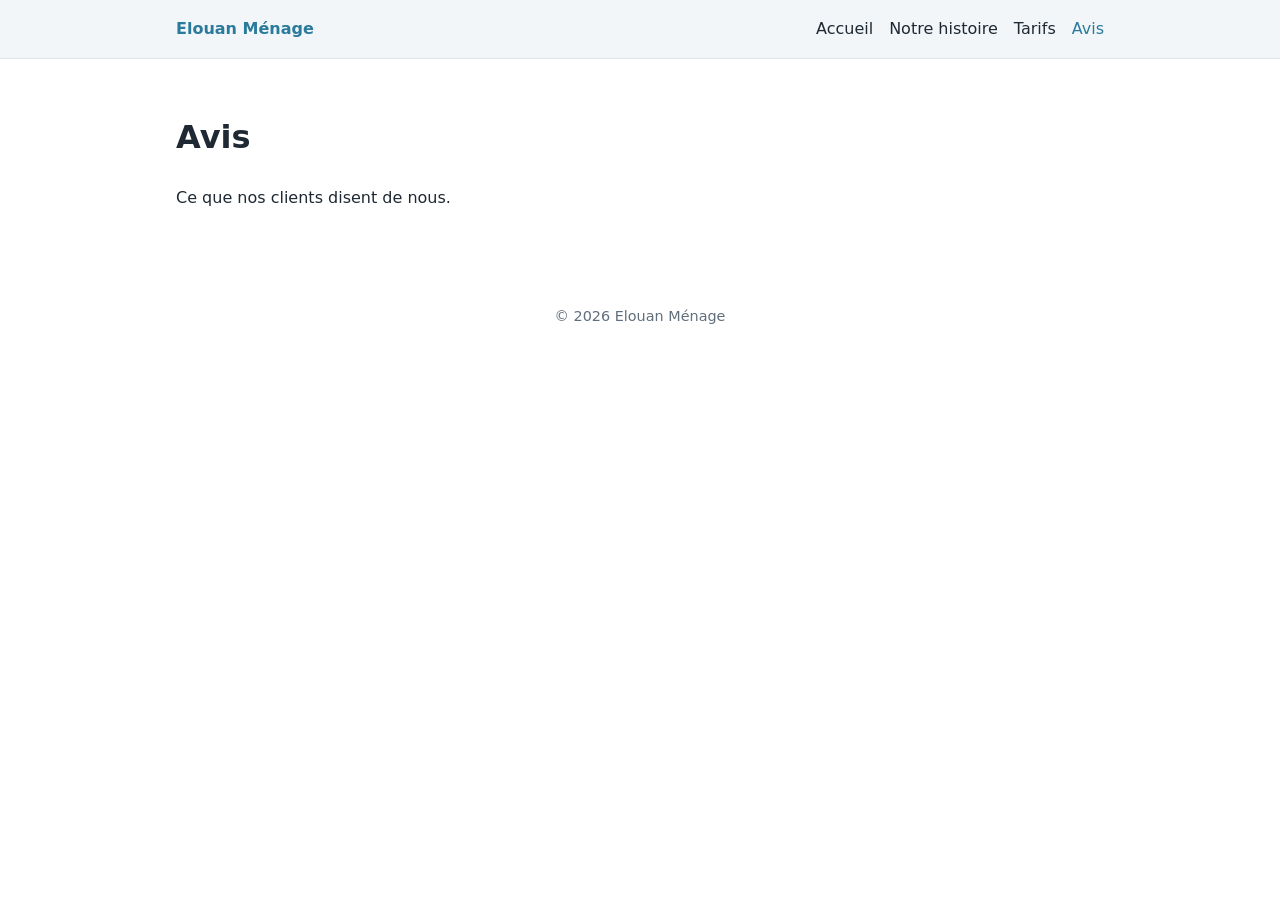
==== avis.html @ 4a01410e "Avis : squelette de la page (Jules) Co-Authored-By: Claude Opus 5.5 <noreply@anthropic.com>" ====
<!doctype html>
<html lang="fr">
<head>
  <meta charset="utf-8">
  <meta name="viewport" content="width=device-width, initial-scale=1">
  <title>Avis — Elouan Ménage</title>
  <link rel="stylesheet" href="style.css">
</head>
<body>
  <header>
    <nav>
      <a class="logo" href="index.html">Elouan Ménage</a>
      <a href="index.html">Accueil</a>
      <a href="notre-histoire.html">Notre histoire</a>
      <a href="tarifs.html">Tarifs</a>
      <a href="avis.html" aria-current="page">Avis</a>
    </nav>
  </header>

  <main>
    <!-- Page gérée par Jules sur la branche jules/avis -->
    <h1>Avis</h1>
    <p>Ce que nos clients disent de nous.</p>
    <!-- À compléter : témoignages clients, notes -->
  </main>

  <footer>
    <p>&copy; 2026 Elouan Ménage</p>
  </footer>
</body>
</html>
---- style.css ----
:root {
  --bg: #ffffff;
  --text: #1f2933;
  --muted: #616e7c;
  --accent: #2a7a9b;
  --surface: #f2f6f8;
}

* { box-sizing: border-box; }

body {
  margin: 0;
  font-family: system-ui, -apple-system, "Segoe UI", Roboto, sans-serif;
  background: var(--bg);
  color: var(--text);
  line-height: 1.6;
}

header {
  background: var(--surface);
  border-bottom: 1px solid #dde5ea;
}

nav {
  max-width: 960px;
  margin: 0 auto;
  padding: 1rem;
  display: flex;
  flex-wrap: wrap;
  gap: 1rem;
  align-items: center;
}

nav .logo {
  font-weight: 700;
  margin-right: auto;
  color: var(--accent);
  text-decoration: none;
}

nav a { color: var(--text); text-decoration: none; }
nav a:hover, nav a[aria-current="page"] { color: var(--accent); }

main {
  max-width: 960px;
  margin: 0 auto;
  padding: 2rem 1rem;
}

footer {
  text-align: center;
  color: var(--muted);
  padding: 2rem 1rem;
  font-size: 0.9rem;
}
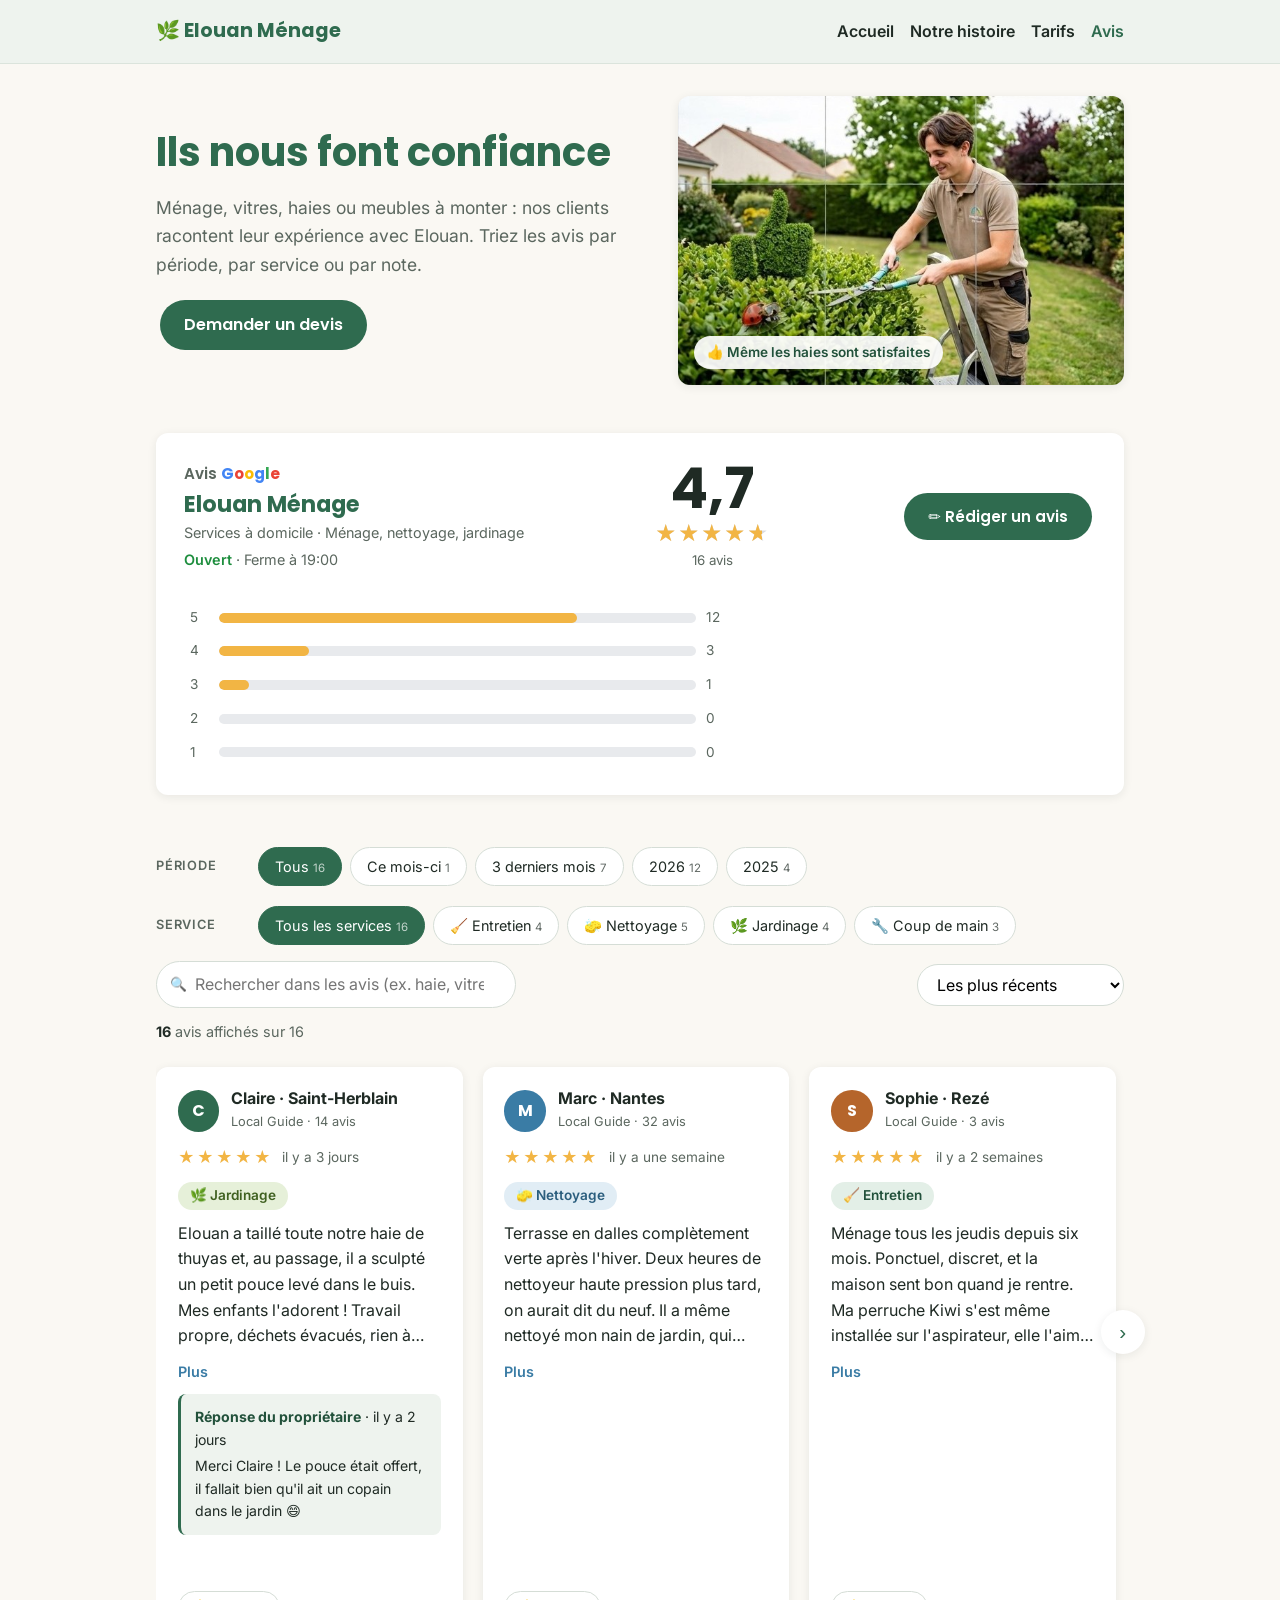
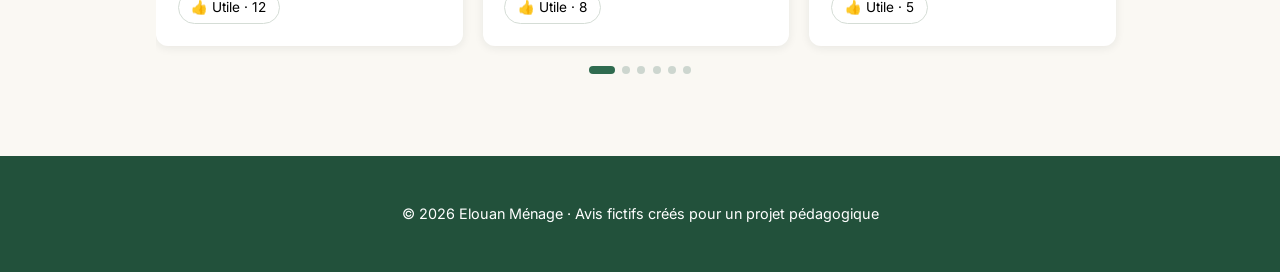
==== commit 57782048: "Avis : page complète façon fiche Google Note moyenne animée, répartition cliquable, filtres par péri" ====
--- a/avis.html
+++ b/avis.html
@@ -5,6 +5,224 @@
   <meta name="viewport" content="width=device-width, initial-scale=1">
   <title>Avis — Elouan Ménage</title>
   <link rel="stylesheet" href="style.css">
+  <style>
+    /* Styles propres à la page Avis (Jules) */
+    .intro-avis {
+      display: grid;
+      grid-template-columns: 1.1fr 1fr;
+      gap: 2rem;
+      align-items: center;
+    }
+    .intro-avis h1 { margin: 0 0 0.5rem; }
+    .intro-avis p { color: var(--texte-doux); font-size: 1.1rem; }
+    .intro-avis figure { margin: 0; position: relative; }
+    .intro-avis img { box-shadow: var(--ombre); display: block; }
+    .intro-avis figcaption {
+      position: absolute; left: 1rem; bottom: 1rem;
+      background: rgba(255, 255, 255, 0.92);
+      padding: 0.35rem 0.8rem; border-radius: 999px;
+      font-size: 0.85rem; font-weight: 600; color: var(--vert-fonce);
+    }
+
+    /* Fiche « Google » fictive */
+    .fiche {
+      background: #fff;
+      border-radius: var(--rayon);
+      box-shadow: var(--ombre);
+      padding: 1.75rem;
+      display: grid;
+      grid-template-columns: auto 1fr auto;
+      gap: 2rem;
+      align-items: center;
+    }
+    .marque-google { font-family: "Poppins", system-ui, sans-serif; font-weight: 600; font-size: 0.95rem; color: var(--texte-doux); margin: 0 0 0.25rem; }
+    .marque-google b { font-weight: 700; }
+    .g1 { color: #4285F4; } .g2 { color: #EA4335; } .g3 { color: #FBBC05; } .g4 { color: #34A853; }
+    .fiche h2 { margin: 0; font-size: 1.4rem; }
+    .fiche .meta { color: var(--texte-doux); font-size: 0.9rem; margin: 0.2rem 0 0; }
+    .fiche .ouvert { color: #1e8e3e; font-weight: 600; }
+
+    .note-globale { text-align: center; min-width: 9rem; }
+    .note-globale .chiffre { font-family: "Poppins", system-ui, sans-serif; font-size: 3.5rem; font-weight: 700; line-height: 1; color: var(--texte); }
+    .note-globale .etoiles-fond { position: relative; display: inline-block; font-size: 1.3rem; letter-spacing: 2px; color: #dadce0; }
+    .note-globale .etoiles-plein { position: absolute; inset: 0; overflow: hidden; white-space: nowrap; color: var(--soleil); width: 0; transition: width 1.2s cubic-bezier(.2,.8,.2,1); }
+    .note-globale small { display: block; color: var(--texte-doux); }
+
+    .repartition { display: grid; gap: 0.35rem; min-width: 0; grid-column: 1 / -1; max-width: 560px; }
+    .barre {
+      display: grid; grid-template-columns: 1.2rem 1fr 2rem; gap: 0.6rem; align-items: center;
+      background: none; border: 0; padding: 0.2rem 0.4rem; border-radius: 6px;
+      font: inherit; font-size: 0.85rem; color: var(--texte-doux); cursor: pointer; text-align: left;
+      transition: background .2s;
+    }
+    .barre:hover { background: var(--surface); }
+    .barre.actif { background: #FBEFD3; color: var(--texte); font-weight: 600; }
+    .barre .piste { height: 10px; background: #e8eaed; border-radius: 99px; overflow: hidden; }
+    .barre .rempli { display: block; height: 100%; width: 0; background: var(--soleil); border-radius: 99px; transition: width 1s cubic-bezier(.2,.8,.2,1); }
+
+    .btn-avis { white-space: nowrap; border: 0; cursor: pointer; font-size: 0.95rem; }
+
+    /* Filtres */
+    .filtres { margin: 2rem 0 1rem; display: grid; grid-template-columns: minmax(0, 1fr); gap: 0.75rem; }
+    .filtres > *, .puces { min-width: 0; }
+    .rangee { display: flex; align-items: center; gap: 0.75rem; }
+    .rangee > .libelle { font-size: 0.8rem; font-weight: 600; text-transform: uppercase; letter-spacing: .06em; color: var(--texte-doux); min-width: 5.5rem; }
+    .puces {
+      display: flex; gap: 0.5rem; overflow-x: auto; scroll-snap-type: x proximity;
+      padding: 0.25rem 0.1rem; scrollbar-width: none; flex: 1;
+      mask-image: linear-gradient(90deg, #000 92%, transparent);
+    }
+    .puces::-webkit-scrollbar { display: none; }
+    .puce {
+      flex: 0 0 auto; scroll-snap-align: start;
+      border: 1px solid #d5ddd6; background: #fff; color: var(--texte);
+      padding: 0.45rem 1rem; border-radius: 999px; font: inherit; font-size: 0.9rem; cursor: pointer;
+      transition: background .25s, color .25s, border-color .25s, transform .15s;
+    }
+    .puce:hover { border-color: var(--vert); }
+    .puce:active { transform: scale(.95); }
+    .puce[aria-pressed="true"] { background: var(--vert); border-color: var(--vert); color: #fff; }
+    .puce .nb { opacity: .7; font-size: 0.8em; margin-left: .25rem; }
+
+    .outils { display: flex; flex-wrap: wrap; gap: 0.75rem; align-items: center; justify-content: space-between; }
+    .recherche { position: relative; flex: 1 1 240px; max-width: 360px; }
+    .recherche input {
+      width: 100%; padding: 0.6rem 1rem 0.6rem 2.4rem; border-radius: 999px;
+      border: 1px solid #d5ddd6; font: inherit; background: #fff;
+    }
+    .recherche::before { content: "🔍"; position: absolute; left: .85rem; top: 50%; transform: translateY(-50%); font-size: .85rem; }
+    .outils select { padding: 0.55rem 0.9rem; border-radius: 999px; border: 1px solid #d5ddd6; font: inherit; background: #fff; }
+    .compteur { color: var(--texte-doux); font-size: 0.9rem; margin: 0; }
+    .compteur b { color: var(--texte); }
+    input:focus-visible, select:focus-visible, button:focus-visible, .puce:focus-visible { outline: 3px solid var(--bleu); outline-offset: 2px; }
+
+    /* Carrousel */
+    .carrousel { position: relative; }
+    .piste-avis {
+      display: flex; gap: 1.25rem; overflow-x: auto; scroll-snap-type: x mandatory; scroll-behavior: smooth;
+      padding: 0.5rem 0.25rem 1.25rem; scrollbar-width: none;
+    }
+    .piste-avis::-webkit-scrollbar { display: none; }
+    .piste-avis.sortie .carte-avis { opacity: 0; transform: translateY(12px) scale(.98); }
+
+    .carte-avis {
+      flex: 0 0 calc((100% - 2.5rem) / 3);
+      scroll-snap-align: start;
+      background: #fff; border-radius: var(--rayon); box-shadow: var(--ombre);
+      padding: 1.35rem; display: flex; flex-direction: column; gap: 0.7rem;
+      transition: opacity .2s, transform .2s, box-shadow .25s;
+      animation: apparition .5s cubic-bezier(.2,.8,.2,1) both;
+      animation-delay: calc(var(--i, 0) * 70ms);
+    }
+    .carte-avis:hover { box-shadow: 0 8px 24px rgba(31, 42, 36, 0.14); transform: translateY(-3px); }
+    @keyframes apparition { from { opacity: 0; transform: translateY(18px); } to { opacity: 1; transform: none; } }
+
+    .auteur-ligne { display: flex; gap: 0.75rem; align-items: center; }
+    .avatar {
+      width: 2.6rem; height: 2.6rem; border-radius: 50%; flex: 0 0 auto;
+      display: grid; place-items: center; color: #fff; font-weight: 700; font-family: "Poppins", system-ui, sans-serif;
+    }
+    .auteur-ligne strong { display: block; line-height: 1.2; }
+    .auteur-ligne small { color: var(--texte-doux); font-size: 0.8rem; }
+    .ligne-note { display: flex; align-items: center; gap: 0.6rem; flex-wrap: wrap; font-size: 0.85rem; color: var(--texte-doux); }
+    .ligne-note .etoiles { font-size: 1rem; }
+    .etoiles .vide { color: #dadce0; }
+    .nouveau { background: var(--soleil); color: var(--texte); font-size: .7rem; font-weight: 700; padding: .1rem .5rem; border-radius: 99px; text-transform: uppercase; letter-spacing: .04em; }
+
+    .texte-avis { margin: 0; display: -webkit-box; -webkit-line-clamp: 5; -webkit-box-orient: vertical; overflow: hidden; }
+    .carte-avis.deplie .texte-avis { -webkit-line-clamp: unset; display: block; }
+    .lire-plus { align-self: flex-start; background: none; border: 0; padding: 0; font: inherit; font-weight: 600; color: var(--bleu); cursor: pointer; font-size: 0.9rem; }
+
+    .reponse {
+      background: var(--surface); border-radius: 8px; padding: 0.75rem 0.9rem; font-size: 0.88rem;
+      border-left: 3px solid var(--vert);
+    }
+    .reponse b { color: var(--vert-fonce); }
+    .reponse p { margin: 0.25rem 0 0; }
+
+    .pied-carte { margin-top: auto; display: flex; justify-content: space-between; align-items: center; gap: .5rem; }
+    .utile {
+      border: 1px solid #d5ddd6; background: #fff; border-radius: 999px; padding: .3rem .8rem;
+      font: inherit; font-size: .85rem; cursor: pointer; transition: background .2s, color .2s, border-color .2s;
+    }
+    .utile[aria-pressed="true"] { background: #E3EFE7; border-color: var(--vert); color: var(--vert-fonce); }
+    .utile.pop { animation: pop .35s; }
+    @keyframes pop { 50% { transform: scale(1.15); } }
+
+    .fleche {
+      position: absolute; top: 45%; transform: translateY(-50%);
+      width: 2.75rem; height: 2.75rem; border-radius: 50%; border: 0; background: #fff; box-shadow: var(--ombre);
+      font-size: 1.3rem; color: var(--vert); cursor: pointer; z-index: 2; transition: opacity .2s, transform .2s;
+    }
+    .fleche:hover { transform: translateY(-50%) scale(1.08); }
+    .fleche:disabled { opacity: 0; pointer-events: none; }
+    .fleche.prec { left: -1.3rem; }
+    .fleche.suiv { right: -1.3rem; }
+
+    .points { display: flex; justify-content: center; gap: 0.45rem; min-height: 10px; }
+    .points button { width: 8px; height: 8px; border-radius: 99px; border: 0; padding: 0; background: #cdd6cf; cursor: pointer; transition: width .3s, background .3s; }
+    .points button.actif { width: 26px; background: var(--vert); }
+
+    .vide-etat { text-align: center; padding: 3rem 1rem; color: var(--texte-doux); animation: apparition .4s both; }
+    .vide-etat span { font-size: 2.5rem; display: block; }
+
+    /* Fenêtre « Rédiger un avis » */
+    dialog {
+      border: 0; border-radius: var(--rayon); padding: 0; width: min(520px, calc(100% - 2rem));
+      box-shadow: 0 20px 60px rgba(0,0,0,.25);
+    }
+    dialog[open] { animation: apparition .3s both; }
+    dialog::backdrop { background: rgba(31, 42, 36, .45); backdrop-filter: blur(3px); }
+    dialog form { padding: 1.75rem; display: grid; gap: 1rem; }
+    dialog h2 { margin: 0; }
+    dialog label { display: grid; gap: .35rem; font-weight: 600; font-size: .9rem; }
+    dialog input, dialog select, dialog textarea { font: inherit; font-weight: 400; padding: .6rem .8rem; border: 1px solid #d5ddd6; border-radius: 8px; }
+    dialog textarea { min-height: 110px; resize: vertical; }
+    .choix-etoiles { display: flex; gap: .25rem; direction: rtl; justify-content: flex-end; }
+    .choix-etoiles input { position: absolute; opacity: 0; pointer-events: none; }
+    .choix-etoiles label { font-size: 2rem; color: #dadce0; cursor: pointer; transition: color .15s, transform .15s; }
+    .choix-etoiles label:hover, .choix-etoiles label:hover ~ label,
+    .choix-etoiles input:checked ~ label { color: var(--soleil); }
+    .choix-etoiles label:hover { transform: scale(1.15); }
+    .choix-etoiles input:focus-visible + label { outline: 3px solid var(--bleu); border-radius: 4px; }
+    .note-legale { font-size: .8rem; color: var(--texte-doux); margin: 0; }
+    .actions-modale { display: flex; justify-content: flex-end; gap: .5rem; }
+    .actions-modale button { border: 0; cursor: pointer; font-size: .95rem; }
+
+    .toast {
+      position: fixed; left: 50%; bottom: 1.5rem; transform: translate(-50%, calc(100% + 2rem)); visibility: hidden;
+      background: var(--vert-fonce); color: #fff; padding: .75rem 1.25rem; border-radius: 999px;
+      box-shadow: var(--ombre); transition: transform .4s cubic-bezier(.2,.8,.2,1), visibility .4s; z-index: 10;
+    }
+    .toast.visible { transform: translate(-50%, 0); visibility: visible; }
+
+    /* Apparition au défilement */
+    .revele { opacity: 0; transform: translateY(24px); transition: opacity .7s, transform .7s cubic-bezier(.2,.8,.2,1); }
+    .revele.vu { opacity: 1; transform: none; }
+
+    @media (max-width: 900px) {
+      .carte-avis { flex-basis: calc((100% - 1.25rem) / 2); }
+      .fiche { grid-template-columns: 1fr auto; }
+      .repartition { grid-column: 1 / -1; grid-row: 3; }
+      .fiche .btn-avis { grid-column: 1 / -1; justify-self: start; }
+    }
+    @media (max-width: 640px) {
+      h1 { font-size: 2rem; }
+      .intro-avis { grid-template-columns: 1fr; }
+      .carte-avis { flex-basis: 86%; }
+      .fiche { grid-template-columns: 1fr; text-align: center; gap: 1.25rem; }
+      .fiche .btn-avis { justify-self: center; }
+      .repartition { grid-row: auto; }
+      .rangee { flex-direction: column; align-items: stretch; gap: .35rem; }
+      .recherche { max-width: none; }
+      .outils select { flex: 1 1 100%; }
+      .fleche { display: none; }
+    }
+    @media (prefers-reduced-motion: reduce) {
+      *, *::before, *::after { animation: none !important; transition: none !important; scroll-behavior: auto !important; }
+      .revele { opacity: 1; transform: none; }
+    }
+  </style>
 </head>
 <body>
   <header>
@@ -19,13 +237,436 @@
 
   <main>
     <!-- Page gérée par Jules sur la branche jules/avis -->
-    <h1>Avis</h1>
-    <p>Ce que nos clients disent de nous.</p>
-    <!-- À compléter : témoignages clients, notes -->
+    <section class="intro-avis revele">
+      <div>
+        <h1>Ils nous font confiance</h1>
+        <p>Ménage, vitres, haies ou meubles à monter : nos clients racontent leur expérience avec Elouan. Triez les avis par période, par service ou par note.</p>
+        <a class="btn" href="tarifs.html">Demander un devis</a>
+      </div>
+      <figure>
+        <img src="images/avis-haie-pouce.jpg" alt="Elouan taille une haie, à côté d'un buis sculpté en forme de pouce levé" width="638" height="414">
+        <figcaption>👍 Même les haies sont satisfaites</figcaption>
+      </figure>
+    </section>
+
+    <section class="section revele" aria-labelledby="titre-fiche">
+      <div class="fiche">
+        <div>
+          <p class="marque-google">Avis <b><span class="g1">G</span><span class="g2">o</span><span class="g3">o</span><span class="g1">g</span><span class="g4">l</span><span class="g2">e</span></b></p>
+          <h2 id="titre-fiche">Elouan Ménage</h2>
+          <p class="meta">Services à domicile · Ménage, nettoyage, jardinage</p>
+          <p class="meta"><span class="ouvert">Ouvert</span> · Ferme à 19:00</p>
+        </div>
+
+        <div class="note-globale">
+          <div class="chiffre" id="note-moyenne">0,0</div>
+          <span class="etoiles-fond" aria-hidden="true">★★★★★<span class="etoiles-plein" id="etoiles-moyenne">★★★★★</span></span>
+          <small id="total-avis">0 avis</small>
+        </div>
+
+        <button class="btn btn-avis" type="button" id="ouvrir-modale">✏️ Rédiger un avis</button>
+
+        <div class="repartition" id="repartition" aria-label="Filtrer par note"></div>
+      </div>
+    </section>
+
+    <section class="revele" aria-label="Liste des avis">
+      <div class="filtres">
+        <div class="rangee">
+          <span class="libelle">Période</span>
+          <div class="puces" id="puces-periode" role="group" aria-label="Filtrer par période"></div>
+        </div>
+        <div class="rangee">
+          <span class="libelle">Service</span>
+          <div class="puces" id="puces-domaine" role="group" aria-label="Filtrer par service"></div>
+        </div>
+        <div class="outils">
+          <label class="recherche">
+            <span class="visually-hidden" hidden>Rechercher</span>
+            <input type="search" id="recherche" placeholder="Rechercher dans les avis (ex. haie, vitres…)" aria-label="Rechercher dans les avis">
+          </label>
+          <select id="tri" aria-label="Trier les avis">
+            <option value="recents">Les plus récents</option>
+            <option value="meilleurs">Les mieux notés</option>
+            <option value="moins">Les moins bien notés</option>
+            <option value="utiles">Les plus utiles</option>
+          </select>
+        </div>
+        <p class="compteur" id="compteur" aria-live="polite"></p>
+      </div>
+
+      <div class="carrousel">
+        <button class="fleche prec" type="button" id="prec" aria-label="Avis précédents">‹</button>
+        <div class="piste-avis" id="piste" tabindex="0"></div>
+        <button class="fleche suiv" type="button" id="suiv" aria-label="Avis suivants">›</button>
+      </div>
+      <div class="points" id="points"></div>
+    </section>
   </main>
 
+  <dialog id="modale" aria-labelledby="titre-modale">
+    <form method="dialog" id="formulaire">
+      <h2 id="titre-modale">Votre avis sur Elouan Ménage</h2>
+      <div>
+        <div class="choix-etoiles" role="radiogroup" aria-label="Votre note">
+          <input type="radio" name="note" id="n5" value="5" required><label for="n5" title="5 étoiles">★</label>
+          <input type="radio" name="note" id="n4" value="4"><label for="n4" title="4 étoiles">★</label>
+          <input type="radio" name="note" id="n3" value="3"><label for="n3" title="3 étoiles">★</label>
+          <input type="radio" name="note" id="n2" value="2"><label for="n2" title="2 étoiles">★</label>
+          <input type="radio" name="note" id="n1" value="1"><label for="n1" title="1 étoile">★</label>
+        </div>
+      </div>
+      <label>Prénom<input name="prenom" required maxlength="30" placeholder="Ex. Camille"></label>
+      <label>Ville<input name="ville" maxlength="30" placeholder="Ex. Rezé"></label>
+      <label>Service
+        <select name="domaine">
+          <option value="entretien">🧹 Entretien</option>
+          <option value="nettoyage">🧽 Nettoyage</option>
+          <option value="jardinage">🌿 Jardinage</option>
+          <option value="coup-de-main">🔧 Petit coup de main</option>
+        </select>
+      </label>
+      <label>Votre avis<textarea name="texte" required maxlength="600" placeholder="Racontez votre expérience…"></textarea></label>
+      <p class="note-legale">Démonstration : votre avis s'affiche sur cette page mais n'est envoyé nulle part.</p>
+      <div class="actions-modale">
+        <button class="btn btn-secondaire" type="button" id="annuler">Annuler</button>
+        <button class="btn" type="submit" value="publier">Publier</button>
+      </div>
+    </form>
+  </dialog>
+
+  <div class="toast" id="toast" role="status"></div>
+
   <footer>
-    <p>&copy; 2026 Elouan Ménage</p>
+    <p>&copy; 2026 Elouan Ménage · Avis fictifs créés pour un projet pédagogique</p>
   </footer>
+
+  <script>
+    // Avis fictifs. « jours » = il y a combien de jours l'avis a été posté,
+    // pour que la page reste toujours à jour (ce mois-ci, cette année…).
+    const AVIS = [
+      { prenom: "Claire", ville: "Saint-Herblain", note: 5, jours: 3, domaine: "jardinage", guide: 14, utiles: 12,
+        texte: "Elouan a taillé toute notre haie de thuyas et, au passage, il a sculpté un petit pouce levé dans le buis. Mes enfants l'adorent ! Travail propre, déchets évacués, rien à redire.",
+        reponse: "Merci Claire ! Le pouce était offert, il fallait bien qu'il ait un copain dans le jardin 😄" },
+      { prenom: "Marc", ville: "Nantes", note: 5, jours: 9, domaine: "nettoyage", guide: 32, utiles: 8,
+        texte: "Terrasse en dalles complètement verte après l'hiver. Deux heures de nettoyeur haute pression plus tard, on aurait dit du neuf. Il a même nettoyé mon nain de jardin, qui n'avait rien demandé." },
+      { prenom: "Sophie", ville: "Rezé", note: 5, jours: 16, domaine: "entretien", guide: 3, utiles: 5,
+        texte: "Ménage tous les jeudis depuis six mois. Ponctuel, discret, et la maison sent bon quand je rentre. Ma perruche Kiwi s'est même installée sur l'aspirateur, elle l'aime bien." },
+      { prenom: "Thomas", ville: "Orvault", note: 4, jours: 24, domaine: "coup-de-main", guide: 7, utiles: 2,
+        texte: "Montage d'une armoire et de deux étagères. Très efficace, il manquait juste une vis dans le carton (pas de sa faute) : il est repassé le lendemain pour finir. Sérieux.",
+        reponse: "Merci Thomas, la vis manquante a été retrouvée sous le canapé, affaire classée !" },
+      { prenom: "Nadia", ville: "Bouguenais", note: 5, jours: 38, domaine: "nettoyage", guide: 21, utiles: 9,
+        texte: "Les vitres n'avaient jamais été aussi propres. Il a dessiné un smiley dans la buée avant de tout essuyer, ça m'a fait rire. Vraiment le pro multi-tâches qu'on cherchait." },
+      { prenom: "Jean-Pierre", ville: "Vertou", note: 5, jours: 52, domaine: "jardinage", guide: 0, utiles: 4,
+        texte: "À 78 ans, je ne peux plus tondre ni ramasser les feuilles. Elouan vient tous les quinze jours, il est gentil et prend toujours le temps de discuter. Je recommande à tous mes voisins." },
+      { prenom: "Inès", ville: "Nantes", note: 5, jours: 71, domaine: "entretien", guide: 11, utiles: 6,
+        texte: "Entretien de notre location saisonnière entre deux voyageurs : lits faits, salle de bain impeccable, petit mot d'accueil. Nos notes Airbnb ont grimpé depuis qu'il s'en occupe." },
+      { prenom: "Romain", ville: "Carquefou", note: 3, jours: 96, domaine: "nettoyage", guide: 5, utiles: 1,
+        texte: "Bon nettoyage de fin de chantier, mais l'intervention a commencé avec une heure de retard à cause de la circulation. Le résultat final reste très correct.",
+        reponse: "Bonjour Romain, désolé pour ce retard, vous auriez dû être prévenu plus tôt. Depuis, j'envoie un SMS dès que j'ai un imprévu. Merci pour votre retour honnête." },
+      { prenom: "Lucie", ville: "Sainte-Luce-sur-Loire", note: 5, jours: 130, domaine: "coup-de-main", guide: 2, utiles: 3,
+        texte: "Partie trois semaines en vacances : Elouan a arrosé les plantes, sorti les poubelles et relevé le courrier. On est rentrés dans une maison propre, avec un jardin tondu en prime." },
+      { prenom: "Hugo", ville: "Saint-Sébastien", note: 4, jours: 175, domaine: "jardinage", guide: 18, utiles: 2,
+        texte: "Désherbage de toutes les allées et taille des rosiers. Beau travail. Seul petit bémol : il faut réserver à l'avance au printemps, il est très demandé !" },
+      { prenom: "Amandine", ville: "La Chapelle-sur-Erdre", note: 5, jours: 220, domaine: "entretien", guide: 9, utiles: 7,
+        texte: "Avec deux enfants en bas âge et deux boulots, Elouan nous sauve la vie. Ménage, repassage, et il a même réparé la porte du placard qui grinçait depuis deux ans." },
+      { prenom: "Karim", ville: "Nantes", note: 5, jours: 300, domaine: "nettoyage", guide: 41, utiles: 10,
+        texte: "État des lieux de sortie de mon appartement : il a rendu le four et la hotte comme neufs. J'ai récupéré toute ma caution. Rapide, efficace, et le prix était annoncé dès le départ." },
+      { prenom: "Mireille", ville: "Basse-Goulaine", note: 5, jours: 365, domaine: "jardinage", guide: 1, utiles: 5,
+        texte: "Il a remis en état un jardin laissé à l'abandon depuis la succession de ma mère. Un an après, il continue de l'entretenir. Merci pour votre patience et votre gentillesse." },
+      { prenom: "Bastien", ville: "Couëron", note: 4, jours: 410, domaine: "coup-de-main", guide: 6, utiles: 1,
+        texte: "Petites réparations : tringle à rideaux, poignée de porte, joint de douche. Tout est fait proprement. Les tarifs sont clairs, et le crédit d'impôt est bien pratique." },
+      { prenom: "Élodie", ville: "Rezé", note: 5, jours: 520, domaine: "entretien", guide: 4, utiles: 4,
+        texte: "Je l'ai connu à ses débuts, et c'est un plaisir de voir l'entreprise grandir. Toujours la même rigueur et la même bonne humeur. Il a aussi une collection de nains de jardin, demandez-lui !" },
+      { prenom: "Gérard", ville: "Indre", note: 5, jours: 640, domaine: "nettoyage", guide: 0, utiles: 3,
+        texte: "Démoussage et nettoyage complet de la toiture du garage et des gouttières. Travail soigné, en toute sécurité. Je le rappelle chaque automne." }
+    ];
+
+    const DOMAINES = {
+      "entretien":    { nom: "Entretien",    picto: "🧹" },
+      "nettoyage":    { nom: "Nettoyage",    picto: "🧽" },
+      "jardinage":    { nom: "Jardinage",    picto: "🌿" },
+      "coup-de-main": { nom: "Coup de main", picto: "🔧" }
+    };
+    const COULEURS = ["#2F6B4F", "#3A7CA5", "#B5652B", "#7A4E9C", "#C0392B", "#1F7A7A", "#8A6D1F"];
+    const JOUR = 24 * 60 * 60 * 1000;
+    const maintenant = new Date();
+
+    AVIS.forEach((a, i) => {
+      a.id = i;
+      a.date = new Date(maintenant.getTime() - a.jours * JOUR);
+      a.jaime = false;
+    });
+
+    const etat = { periode: "tout", domaine: "tout", note: null, recherche: "", tri: "recents" };
+    const $ = (s) => document.querySelector(s);
+    const piste = $("#piste");
+
+    function echapper(t) {
+      return t.replace(/[&<>"']/g, (c) => ({ "&": "&amp;", "<": "&lt;", ">": "&gt;", '"': "&quot;", "'": "&#39;" }[c]));
+    }
+
+    function dateRelative(d) {
+      const j = Math.floor((maintenant - d) / JOUR);
+      if (j <= 0) return "aujourd'hui";
+      if (j === 1) return "hier";
+      if (j < 7) return `il y a ${j} jours`;
+      if (j < 30) { const s = Math.floor(j / 7); return s === 1 ? "il y a une semaine" : `il y a ${s} semaines`; }
+      if (j < 365) { const m = Math.floor(j / 30); return m === 1 ? "il y a un mois" : `il y a ${m} mois`; }
+      const a = Math.floor(j / 365); return a === 1 ? "il y a un an" : `il y a ${a} ans`;
+    }
+
+    function etoiles(n) {
+      return "★".repeat(n) + `<span class="vide">${"★".repeat(5 - n)}</span>`;
+    }
+
+    // Filtres de période : générés à partir des dates des avis
+    function periodes() {
+      const annees = [...new Set(AVIS.map((a) => a.date.getFullYear()))].sort((a, b) => b - a);
+      return [
+        { id: "tout", nom: "Tous", test: () => true },
+        { id: "mois", nom: "Ce mois-ci", test: (a) => a.date.getMonth() === maintenant.getMonth() && a.date.getFullYear() === maintenant.getFullYear() },
+        { id: "3mois", nom: "3 derniers mois", test: (a) => maintenant - a.date <= 92 * JOUR },
+        ...annees.map((y) => ({ id: "an" + y, nom: String(y), test: (a) => a.date.getFullYear() === y }))
+      ];
+    }
+
+    function domaines() {
+      return [{ id: "tout", nom: "Tous les services", test: () => true },
+        ...Object.entries(DOMAINES).map(([id, d]) => ({ id, nom: `${d.picto} ${d.nom}`, test: (a) => a.domaine === id }))];
+    }
+
+    function dessinerPuces(conteneur, liste, cle) {
+      conteneur.innerHTML = liste.map((p) => {
+        const nb = AVIS.filter(p.test).length;
+        return `<button class="puce" type="button" data-id="${p.id}" aria-pressed="${etat[cle] === p.id}">${p.nom}<span class="nb">${nb}</span></button>`;
+      }).join("");
+      conteneur.onclick = (e) => {
+        const b = e.target.closest(".puce");
+        if (!b) return;
+        etat[cle] = b.dataset.id;
+        conteneur.querySelectorAll(".puce").forEach((x) => x.setAttribute("aria-pressed", x === b));
+        b.scrollIntoView({ behavior: "smooth", block: "nearest", inline: "center" });
+        rafraichir();
+      };
+    }
+
+    function dessinerResume(anime) {
+      const total = AVIS.length;
+      const moyenne = AVIS.reduce((s, a) => s + a.note, 0) / total;
+      $("#total-avis").textContent = `${total} avis`;
+      $("#etoiles-moyenne").style.width = (moyenne / 5) * 100 + "%";
+
+      const cible = Math.round(moyenne * 10) / 10;
+      const el = $("#note-moyenne");
+      if (!anime || matchMedia("(prefers-reduced-motion: reduce)").matches) {
+        el.textContent = cible.toFixed(1).replace(".", ",");
+      } else {
+        const debut = performance.now();
+        const tick = (t) => {
+          const p = Math.min((t - debut) / 1200, 1);
+          const v = cible * (1 - Math.pow(1 - p, 3));
+          el.textContent = v.toFixed(1).replace(".", ",");
+          if (p < 1) requestAnimationFrame(tick);
+        };
+        requestAnimationFrame(tick);
+      }
+
+      const rep = $("#repartition");
+      rep.innerHTML = [5, 4, 3, 2, 1].map((n) => {
+        const c = AVIS.filter((a) => a.note === n).length;
+        return `<button class="barre${etat.note === n ? " actif" : ""}" type="button" data-note="${n}" aria-pressed="${etat.note === n}" aria-label="${n} étoiles : ${c} avis">
+          <span>${n}</span><span class="piste"><span class="rempli" data-w="${(c / total) * 100}"></span></span><span>${c}</span></button>`;
+      }).join("");
+      requestAnimationFrame(() => requestAnimationFrame(() => {
+        rep.querySelectorAll(".rempli").forEach((r) => (r.style.width = r.dataset.w + "%"));
+      }));
+    }
+
+    $("#repartition").addEventListener("click", (e) => {
+      const b = e.target.closest(".barre");
+      if (!b) return;
+      const n = Number(b.dataset.note);
+      etat.note = etat.note === n ? null : n;
+      $("#repartition").querySelectorAll(".barre").forEach((x) => {
+        const actif = Number(x.dataset.note) === etat.note;
+        x.classList.toggle("actif", actif);
+        x.setAttribute("aria-pressed", actif);
+      });
+      rafraichir();
+    });
+
+    function avisFiltres() {
+      const p = periodes().find((x) => x.id === etat.periode) || periodes()[0];
+      const d = domaines().find((x) => x.id === etat.domaine);
+      const q = etat.recherche.trim().toLowerCase();
+      const liste = AVIS.filter((a) => p.test(a) && d.test(a)
+        && (etat.note === null || a.note === etat.note)
+        && (!q || (a.texte + " " + a.prenom + " " + a.ville).toLowerCase().includes(q)));
+      const tris = {
+        recents: (a, b) => b.date - a.date,
+        meilleurs: (a, b) => b.note - a.note || b.date - a.date,
+        moins: (a, b) => a.note - b.note || b.date - a.date,
+        utiles: (a, b) => (b.utiles + b.jaime) - (a.utiles + a.jaime)
+      };
+      return liste.sort(tris[etat.tri]);
+    }
+
+    function carte(a, i) {
+      const d = DOMAINES[a.domaine];
+      const initiale = a.prenom.charAt(0).toUpperCase();
+      const sousTitre = a.guide ? `Local Guide · ${a.guide} avis` : "1 avis";
+      const reponse = a.reponse ? `<div class="reponse"><b>Réponse du propriétaire</b> · ${dateRelative(new Date(a.date.getTime() + JOUR))}<p>${echapper(a.reponse)}</p></div>` : "";
+      return `<article class="carte-avis" style="--i:${Math.min(i, 6)}" data-id="${a.id}">
+        <div class="auteur-ligne">
+          <span class="avatar" style="background:${COULEURS[a.id % COULEURS.length]}" aria-hidden="true">${echapper(initiale)}</span>
+          <div><strong>${echapper(a.prenom)}${a.ville ? " · " + echapper(a.ville) : ""}</strong><small>${sousTitre}</small></div>
+        </div>
+        <div class="ligne-note">
+          <span class="etoiles" aria-label="${a.note} sur 5">${etoiles(a.note)}</span>
+          <span>${dateRelative(a.date)}</span>
+          ${a.nouveau ? '<span class="nouveau">Nouveau</span>' : ""}
+        </div>
+        <span class="badge badge-${a.domaine}" style="align-self:flex-start">${d.picto} ${d.nom}</span>
+        <p class="texte-avis">${echapper(a.texte)}</p>
+        <button class="lire-plus" type="button" hidden>Plus</button>
+        ${reponse}
+        <div class="pied-carte">
+          <button class="utile" type="button" aria-pressed="${a.jaime}">👍 Utile · <span>${a.utiles + a.jaime}</span></button>
+        </div>
+      </article>`;
+    }
+
+    let premierRendu = true;
+    function rafraichir() {
+      const liste = avisFiltres();
+      $("#compteur").innerHTML = `<b>${liste.length}</b> avis affiché${liste.length > 1 ? "s" : ""} sur ${AVIS.length}`;
+
+      const dessiner = () => {
+        piste.classList.remove("sortie");
+        piste.innerHTML = liste.length
+          ? liste.map(carte).join("")
+          : `<div class="vide-etat" style="flex:1"><span>🧐</span>Aucun avis ne correspond à ces filtres.<br><button class="btn btn-secondaire" type="button" id="reinitialiser" style="margin-top:1rem">Réinitialiser les filtres</button></div>`;
+        piste.scrollLeft = 0;
+        piste.querySelectorAll(".carte-avis").forEach((c) => {
+          const t = c.querySelector(".texte-avis");
+          if (t.scrollHeight > t.clientHeight + 2) c.querySelector(".lire-plus").hidden = false;
+        });
+        majNavigation();
+      };
+
+      if (premierRendu) { premierRendu = false; dessiner(); return; }
+      piste.classList.add("sortie");
+      setTimeout(dessiner, 200);
+    }
+
+    // Clics dans les cartes : « Plus » et « Utile »
+    piste.addEventListener("click", (e) => {
+      if (e.target.id === "reinitialiser") return reinitialiser();
+      const c = e.target.closest(".carte-avis");
+      if (!c) return;
+      if (e.target.closest(".lire-plus")) {
+        const ouvert = c.classList.toggle("deplie");
+        e.target.textContent = ouvert ? "Moins" : "Plus";
+      }
+      const u = e.target.closest(".utile");
+      if (u) {
+        const a = AVIS[Number(c.dataset.id)];
+        a.jaime = !a.jaime;
+        u.setAttribute("aria-pressed", a.jaime);
+        u.querySelector("span").textContent = a.utiles + a.jaime;
+        u.classList.remove("pop"); void u.offsetWidth; u.classList.add("pop");
+      }
+    });
+
+    function reinitialiser() {
+      Object.assign(etat, { periode: "tout", domaine: "tout", note: null, recherche: "" });
+      $("#recherche").value = "";
+      dessinerPuces($("#puces-periode"), periodes(), "periode");
+      dessinerPuces($("#puces-domaine"), domaines(), "domaine");
+      dessinerResume(false);
+      rafraichir();
+    }
+
+    // Navigation du carrousel : flèches et points
+    function parVue() {
+      const c = piste.querySelector(".carte-avis");
+      if (!c) return 1;
+      return Math.max(1, Math.round(piste.clientWidth / c.getBoundingClientRect().width));
+    }
+    function majNavigation() {
+      const cartes = piste.querySelectorAll(".carte-avis");
+      const pages = Math.max(1, Math.ceil(cartes.length / parVue()));
+      const max = piste.scrollWidth - piste.clientWidth;
+      const page = max > 0 ? Math.round((piste.scrollLeft / max) * (pages - 1)) : 0;
+      $("#prec").disabled = piste.scrollLeft <= 4;
+      $("#suiv").disabled = piste.scrollLeft >= max - 4;
+      const pts = $("#points");
+      if (pts.children.length !== (pages > 1 ? pages : 0)) {
+        pts.innerHTML = pages > 1 ? Array.from({ length: pages }, (_, i) => `<button type="button" aria-label="Page ${i + 1}" data-p="${i}"></button>`).join("") : "";
+      }
+      [...pts.children].forEach((b, i) => b.classList.toggle("actif", i === page));
+    }
+    const pas = () => (piste.querySelector(".carte-avis")?.getBoundingClientRect().width || 300) + 20;
+    $("#prec").onclick = () => piste.scrollBy({ left: -pas() * parVue() });
+    $("#suiv").onclick = () => piste.scrollBy({ left: pas() * parVue() });
+    $("#points").onclick = (e) => {
+      const b = e.target.closest("button");
+      if (b) piste.scrollTo({ left: Number(b.dataset.p) * pas() * parVue() });
+    };
+    piste.addEventListener("scroll", () => requestAnimationFrame(majNavigation), { passive: true });
+    piste.addEventListener("keydown", (e) => {
+      if (e.key === "ArrowRight") { e.preventDefault(); $("#suiv").click(); }
+      if (e.key === "ArrowLeft") { e.preventDefault(); $("#prec").click(); }
+    });
+    addEventListener("resize", majNavigation);
+
+    // Recherche et tri
+    let minuterie;
+    $("#recherche").addEventListener("input", (e) => {
+      clearTimeout(minuterie);
+      minuterie = setTimeout(() => { etat.recherche = e.target.value; rafraichir(); }, 250);
+    });
+    $("#tri").addEventListener("change", (e) => { etat.tri = e.target.value; rafraichir(); });
+
+    // Fenêtre « Rédiger un avis » (démonstration, rien n'est envoyé)
+    const modale = $("#modale");
+    $("#ouvrir-modale").onclick = () => modale.showModal();
+    $("#annuler").onclick = () => modale.close();
+    $("#formulaire").addEventListener("submit", (e) => {
+      const f = new FormData(e.target);
+      AVIS.push({
+        id: AVIS.length, prenom: f.get("prenom").trim(), ville: f.get("ville").trim(),
+        note: Number(f.get("note")), jours: 0, date: new Date(), domaine: f.get("domaine"),
+        guide: 0, utiles: 0, jaime: false, nouveau: true, texte: f.get("texte").trim()
+      });
+      e.target.reset();
+      reinitialiser();
+      montrerToast("Merci ! Votre avis apparaît en tête de liste 🎉");
+    });
+
+    function montrerToast(msg) {
+      const t = $("#toast");
+      t.textContent = msg;
+      t.classList.add("visible");
+      setTimeout(() => t.classList.remove("visible"), 3200);
+    }
+
+    // Apparition des sections au défilement
+    const obs = new IntersectionObserver((entrees) => {
+      entrees.forEach((en) => {
+        if (!en.isIntersecting) return;
+        en.target.classList.add("vu");
+        obs.unobserve(en.target);
+        if (en.target.querySelector("#note-moyenne")) dessinerResume(true);
+      });
+    }, { threshold: 0.15 });
+    document.querySelectorAll(".revele").forEach((s) => obs.observe(s));
+
+    // Premier affichage
+    dessinerPuces($("#puces-periode"), periodes(), "periode");
+    dessinerPuces($("#puces-domaine"), domaines(), "domaine");
+    rafraichir();
+  </script>
 </body>
 </html>
--- a/style.css
+++ b/style.css
@@ -1,28 +1,50 @@
+/* Charte graphique : voir CHARTE.md */
+@import url("https://fonts.googleapis.com/css2?family=Inter:wght@400;600&family=Poppins:wght@600;700&display=swap");
+
 :root {
-  --bg: #ffffff;
-  --text: #1f2933;
-  --muted: #616e7c;
-  --accent: #2a7a9b;
-  --surface: #f2f6f8;
+  --vert: #2F6B4F;
+  --vert-fonce: #22513B;
+  --bleu: #3A7CA5;
+  --soleil: #F2B544;
+  --fond: #FAF8F3;
+  --surface: #EEF3EE;
+  --texte: #1F2A24;
+  --texte-doux: #5B675F;
+  --rayon: 12px;
+  --ombre: 0 2px 10px rgba(31, 42, 36, 0.08);
 }
 
 * { box-sizing: border-box; }
 
 body {
   margin: 0;
-  font-family: system-ui, -apple-system, "Segoe UI", Roboto, sans-serif;
-  background: var(--bg);
-  color: var(--text);
+  font-family: "Inter", system-ui, -apple-system, "Segoe UI", sans-serif;
+  background: var(--fond);
+  color: var(--texte);
   line-height: 1.6;
 }
 
+h1, h2, h3 {
+  font-family: "Poppins", system-ui, sans-serif;
+  color: var(--vert);
+  line-height: 1.25;
+}
+h1 { font-size: 2.5rem; }
+h2 { font-size: 1.75rem; }
+h3 { font-size: 1.25rem; }
+
+a { color: var(--bleu); }
+
+img { max-width: 100%; height: auto; border-radius: var(--rayon); }
+
+/* En-tête et menu */
 header {
   background: var(--surface);
-  border-bottom: 1px solid #dde5ea;
+  border-bottom: 1px solid #dbe4dc;
 }
 
 nav {
-  max-width: 960px;
+  max-width: 1000px;
   margin: 0 auto;
   padding: 1rem;
   display: flex;
@@ -32,24 +54,99 @@
 }
 
 nav .logo {
+  font-family: "Poppins", system-ui, sans-serif;
   font-weight: 700;
+  font-size: 1.2rem;
   margin-right: auto;
-  color: var(--accent);
+  color: var(--vert);
   text-decoration: none;
 }
+nav .logo::before { content: "🌿 "; }
 
-nav a { color: var(--text); text-decoration: none; }
-nav a:hover, nav a[aria-current="page"] { color: var(--accent); }
+nav a { color: var(--texte); text-decoration: none; font-weight: 600; }
+nav a:hover, nav a[aria-current="page"] { color: var(--vert); }
 
 main {
-  max-width: 960px;
+  max-width: 1000px;
   margin: 0 auto;
   padding: 2rem 1rem;
 }
 
+.section { margin: 3rem 0; }
+
+/* Bandeau d'accroche */
+.hero {
+  background: var(--surface);
+  border-radius: var(--rayon);
+  padding: 3rem 2rem;
+  text-align: center;
+}
+.hero p { font-size: 1.15rem; color: var(--texte-doux); }
+
+/* Boutons */
+.btn {
+  display: inline-block;
+  font-family: "Poppins", system-ui, sans-serif;
+  font-weight: 600;
+  background: var(--vert);
+  color: #fff;
+  padding: 0.75rem 1.5rem;
+  border-radius: 999px;
+  text-decoration: none;
+  margin: 0.25rem;
+}
+.btn:hover { background: var(--vert-fonce); }
+
+.btn-secondaire {
+  background: transparent;
+  color: var(--vert);
+  border: 2px solid var(--vert);
+}
+.btn-secondaire:hover { background: var(--vert); color: #fff; }
+
+/* Cartes */
+.grille {
+  display: grid;
+  grid-template-columns: repeat(auto-fit, minmax(220px, 1fr));
+  gap: 1.25rem;
+}
+
+.carte {
+  background: #fff;
+  border-radius: var(--rayon);
+  box-shadow: var(--ombre);
+  padding: 1.5rem;
+}
+.carte h3 { margin-top: 0.5rem; }
+
+/* Badges des 4 pôles */
+.badge {
+  display: inline-block;
+  font-size: 0.85rem;
+  font-weight: 600;
+  padding: 0.2rem 0.75rem;
+  border-radius: 999px;
+}
+.badge-entretien { background: #E3EFE7; color: var(--vert-fonce); }
+.badge-nettoyage { background: #E1EDF5; color: #2B5E7E; }
+.badge-jardinage { background: #E6F0D9; color: #3F6020; }
+.badge-coup-de-main { background: #FBEFD3; color: #7A5410; }
+
+/* Avis */
+.etoiles { color: var(--soleil); font-size: 1.2rem; margin: 0; letter-spacing: 2px; }
+.avis blockquote { margin: 0.75rem 0; font-style: italic; }
+.avis .auteur { color: var(--texte-doux); font-size: 0.9rem; margin: 0; }
+
+/* Tableaux (tarifs) */
+table { width: 100%; border-collapse: collapse; background: #fff; border-radius: var(--rayon); overflow: hidden; box-shadow: var(--ombre); }
+th, td { padding: 0.75rem 1rem; text-align: left; border-bottom: 1px solid var(--surface); }
+th { background: var(--vert); color: #fff; font-family: "Poppins", system-ui, sans-serif; }
+
 footer {
+  background: var(--vert-fonce);
+  color: #fff;
   text-align: center;
-  color: var(--muted);
   padding: 2rem 1rem;
   font-size: 0.9rem;
+  margin-top: 3rem;
 }
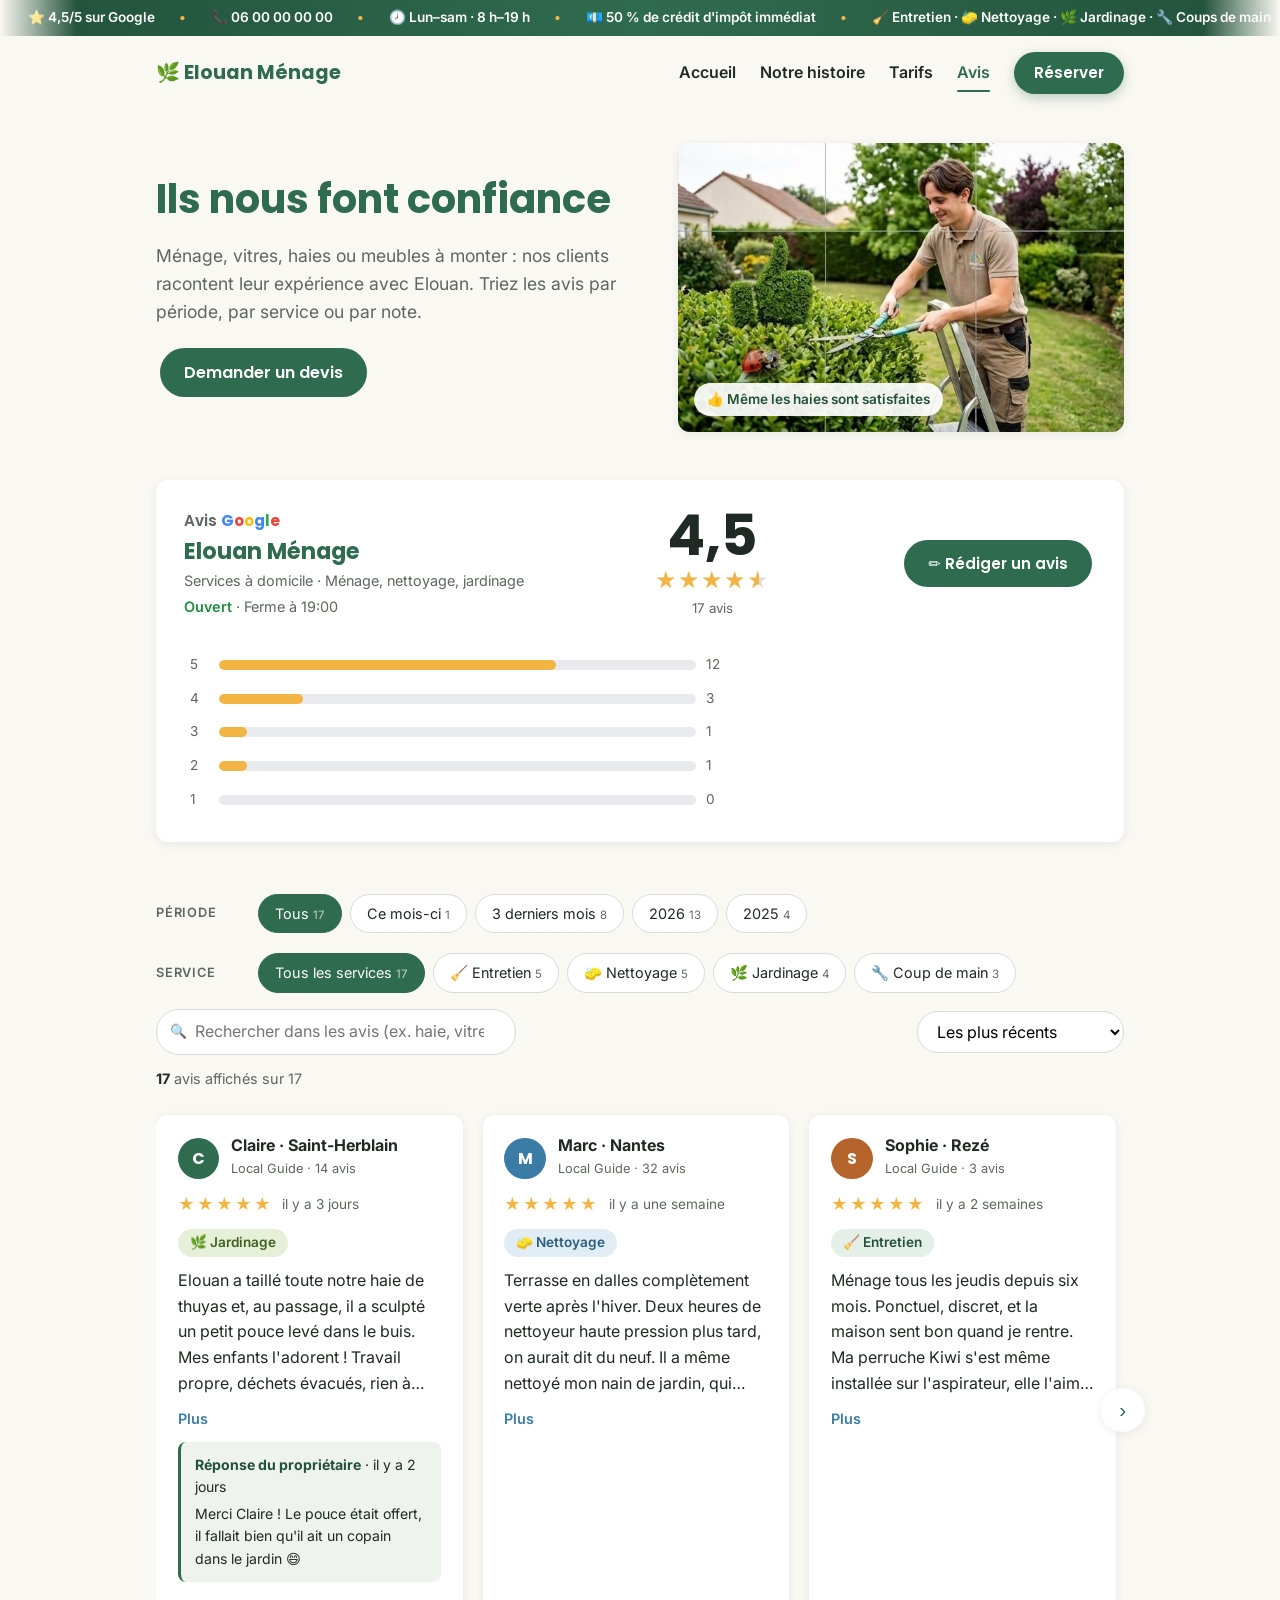
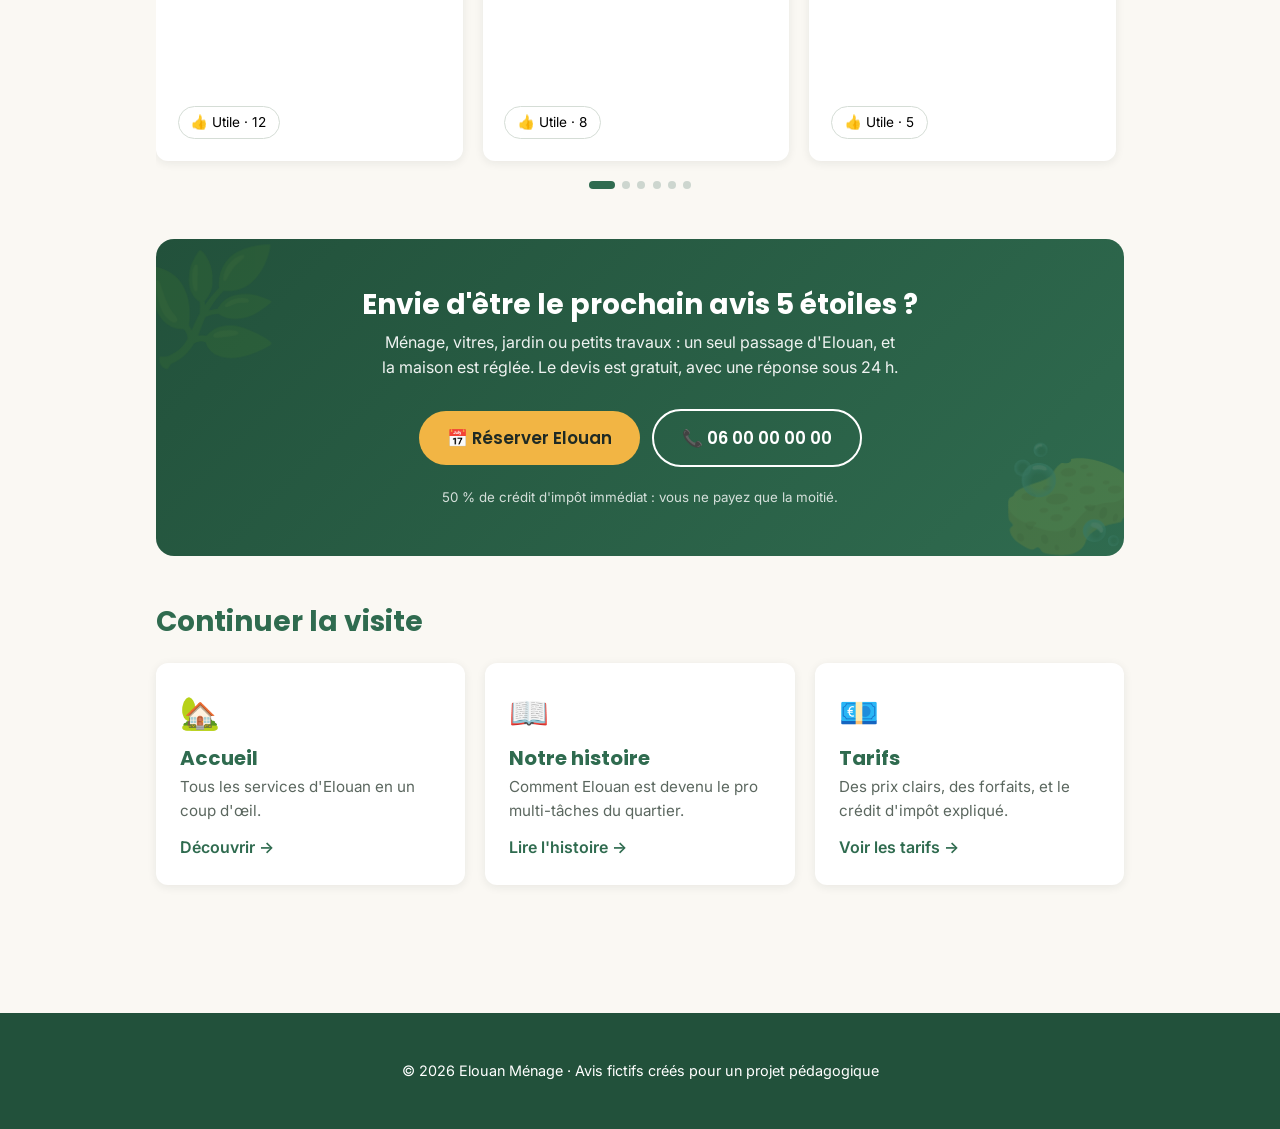
==== commit 782b57de: "Avis : en-tête amélioré, banderole d'infos, avis gênant, liens et CTA - En-tête collant avec bouton " ====
--- a/avis.html
+++ b/avis.html
@@ -7,6 +7,79 @@
   <link rel="stylesheet" href="style.css">
   <style>
     /* Styles propres à la page Avis (Jules) */
+
+    /* En-tête amélioré : collant, avec banderole et bouton Réserver */
+    .entete {
+      position: sticky; top: 0; z-index: 20;
+      background: var(--fond);
+      border-bottom: 1px solid transparent;
+      transition: box-shadow .3s, border-color .3s;
+    }
+    main section { scroll-margin-top: 110px; }
+    .entete.defile { box-shadow: 0 4px 18px rgba(31, 42, 36, 0.10); border-color: #dbe4dc; }
+    .entete nav { transition: padding .3s; }
+    .entete.defile nav { padding-top: .55rem; padding-bottom: .55rem; }
+    .liens-nav { display: flex; gap: 1.5rem; }
+    .liens-nav a { position: relative; padding: .25rem 0; }
+    .liens-nav a::after {
+      content: ""; position: absolute; left: 0; right: 0; bottom: -2px; height: 2px;
+      background: var(--vert); border-radius: 2px;
+      transform: scaleX(0); transform-origin: left; transition: transform .3s cubic-bezier(.2,.8,.2,1);
+    }
+    .liens-nav a:hover::after, .liens-nav a[aria-current="page"]::after { transform: scaleX(1); }
+    nav .btn-nav { margin: 0 0 0 .5rem; padding: .55rem 1.25rem; color: #fff; font-size: .95rem; box-shadow: 0 4px 12px rgba(47, 107, 79, .3); }
+    nav .btn-nav:hover { color: #fff; }
+
+    /* Banderole verte qui défile */
+    .banderole {
+      background: linear-gradient(90deg, var(--vert-fonce), var(--vert) 50%, var(--vert-fonce));
+      color: #fff; overflow: hidden; font-size: .85rem; font-weight: 600;
+      mask-image: linear-gradient(90deg, transparent, #000 6%, #000 94%, transparent);
+    }
+    .banderole-defile { display: flex; width: max-content; animation: defile 38s linear infinite; }
+    .banderole:hover .banderole-defile { animation-play-state: paused; }
+    .banderole-liste { display: flex; margin: 0; padding: .45rem 0; list-style: none; }
+    .banderole-liste li { padding: 0 1.75rem; white-space: nowrap; position: relative; }
+    .banderole-liste li::after { content: "•"; position: absolute; right: -.2rem; color: var(--soleil); }
+    @keyframes defile { to { transform: translateX(-50%); } }
+
+    /* Liens vers les autres pages */
+    .autres-pages { display: grid; grid-template-columns: repeat(3, 1fr); gap: 1.25rem; }
+    .lien-page {
+      position: relative; display: block; overflow: hidden;
+      background: #fff; border-radius: var(--rayon); box-shadow: var(--ombre);
+      padding: 1.5rem; text-decoration: none; color: var(--texte);
+      transition: transform .3s cubic-bezier(.2,.8,.2,1), box-shadow .3s;
+    }
+    .lien-page:hover { transform: translateY(-5px); box-shadow: 0 12px 28px rgba(31, 42, 36, .15); }
+    .lien-page .picto { font-size: 2rem; display: block; transition: transform .3s; }
+    .lien-page:hover .picto { transform: scale(1.15) rotate(-6deg); }
+    .lien-page h3 { margin: .5rem 0 .25rem; }
+    .lien-page p { margin: 0; color: var(--texte-doux); font-size: .95rem; }
+    .lien-page .fleche-lien { display: inline-block; margin-top: .75rem; font-weight: 600; color: var(--vert); transition: transform .3s; }
+    .lien-page:hover .fleche-lien { transform: translateX(6px); }
+
+    /* Rappel de réservation */
+    .cta-reserver {
+      position: relative; overflow: hidden; text-align: center;
+      background: linear-gradient(135deg, var(--vert-fonce), var(--vert));
+      color: #fff; border-radius: calc(var(--rayon) * 1.5); padding: 3rem 1.5rem;
+    }
+    .cta-reserver::before, .cta-reserver::after {
+      content: "🌿"; position: absolute; font-size: 7rem; opacity: .12; pointer-events: none;
+      animation: flotte 6s ease-in-out infinite;
+    }
+    .cta-reserver::before { left: -1rem; top: -1.5rem; }
+    .cta-reserver::after { content: "🧽"; right: -1rem; bottom: -2rem; animation-delay: -3s; }
+    @keyframes flotte { 50% { transform: translateY(12px) rotate(8deg); } }
+    .cta-reserver h2 { color: #fff; margin: 0 0 .5rem; }
+    .cta-reserver p { margin: 0 auto 1.5rem; max-width: 520px; opacity: .92; }
+    .cta-reserver .btn { background: var(--soleil); color: var(--texte); font-size: 1.05rem; padding: .85rem 1.75rem; animation: pulse 2.4s ease-in-out infinite; }
+    .cta-reserver .btn:hover { background: #ffc85e; }
+    .cta-reserver .btn-secondaire { background: transparent; color: #fff; border-color: #fff; animation: none; }
+    .cta-reserver .btn-secondaire:hover { background: #fff; color: var(--vert-fonce); }
+    @keyframes pulse { 0%, 100% { box-shadow: 0 0 0 0 rgba(242, 181, 68, .55); } 50% { box-shadow: 0 0 0 12px rgba(242, 181, 68, 0); } }
+    .cta-reserver small { display: block; margin-top: 1rem; opacity: .8; }
     .intro-avis {
       display: grid;
       grid-template-columns: 1.1fr 1fr;
@@ -205,6 +278,7 @@
       .fiche { grid-template-columns: 1fr auto; }
       .repartition { grid-column: 1 / -1; grid-row: 3; }
       .fiche .btn-avis { grid-column: 1 / -1; justify-self: start; }
+      .autres-pages { grid-template-columns: 1fr; }
     }
     @media (max-width: 640px) {
       h1 { font-size: 2rem; }
@@ -214,6 +288,12 @@
       .fiche .btn-avis { justify-self: center; }
       .repartition { grid-row: auto; }
       .rangee { flex-direction: column; align-items: stretch; gap: .35rem; }
+      .entete nav { gap: .5rem 1rem; }
+      .liens-nav { order: 3; width: 100%; gap: 1.1rem; overflow-x: auto; scrollbar-width: none; }
+      .liens-nav::-webkit-scrollbar { display: none; }
+      .liens-nav a { white-space: nowrap; }
+      nav .btn-nav { padding: .45rem 1rem; font-size: .9rem; }
+      .cta-reserver { padding: 2.25rem 1.25rem; }
       .recherche { max-width: none; }
       .outils select { flex: 1 1 100%; }
       .fleche { display: none; }
@@ -225,13 +305,38 @@
   </style>
 </head>
 <body>
-  <header>
+  <header class="entete" id="entete">
+    <div class="banderole" aria-label="Informations pratiques">
+      <div class="banderole-defile">
+        <ul class="banderole-liste">
+          <li>⭐ <span class="note-banderole">4,5</span>/5 sur Google</li>
+          <li>📞 06 00 00 00 00</li>
+          <li>🕗 Lun–sam · 8 h–19 h</li>
+          <li>💶 50 % de crédit d'impôt immédiat</li>
+          <li>🧹 Entretien · 🧽 Nettoyage · 🌿 Jardinage · 🔧 Coups de main</li>
+          <li>📍 Nantes et 20 km autour</li>
+          <li>⚡ Devis gratuit sous 24 h</li>
+        </ul>
+        <ul class="banderole-liste" aria-hidden="true">
+          <li>⭐ <span class="note-banderole">4,5</span>/5 sur Google</li>
+          <li>📞 06 00 00 00 00</li>
+          <li>🕗 Lun–sam · 8 h–19 h</li>
+          <li>💶 50 % de crédit d'impôt immédiat</li>
+          <li>🧹 Entretien · 🧽 Nettoyage · 🌿 Jardinage · 🔧 Coups de main</li>
+          <li>📍 Nantes et 20 km autour</li>
+          <li>⚡ Devis gratuit sous 24 h</li>
+        </ul>
+      </div>
+    </div>
     <nav>
       <a class="logo" href="index.html">Elouan Ménage</a>
-      <a href="index.html">Accueil</a>
-      <a href="notre-histoire.html">Notre histoire</a>
-      <a href="tarifs.html">Tarifs</a>
-      <a href="avis.html" aria-current="page">Avis</a>
+      <div class="liens-nav">
+        <a href="index.html">Accueil</a>
+        <a href="notre-histoire.html">Notre histoire</a>
+        <a href="tarifs.html">Tarifs</a>
+        <a href="avis.html" aria-current="page">Avis</a>
+      </div>
+      <a class="btn btn-nav" href="tarifs.html">Réserver</a>
     </nav>
   </header>
 
@@ -302,6 +407,40 @@
       </div>
       <div class="points" id="points"></div>
     </section>
+
+    <section class="section revele" aria-labelledby="titre-cta">
+      <div class="cta-reserver">
+        <h2 id="titre-cta">Envie d'être le prochain avis 5 étoiles ?</h2>
+        <p>Ménage, vitres, jardin ou petits travaux : un seul passage d'Elouan, et la maison est réglée. Le devis est gratuit, avec une réponse sous 24 h.</p>
+        <a class="btn" href="tarifs.html">📅 Réserver Elouan</a>
+        <a class="btn btn-secondaire" href="tel:+33600000000">📞 06 00 00 00 00</a>
+        <small>50 % de crédit d'impôt immédiat : vous ne payez que la moitié.</small>
+      </div>
+    </section>
+
+    <section class="section revele" aria-labelledby="titre-suite">
+      <h2 id="titre-suite">Continuer la visite</h2>
+      <div class="autres-pages">
+        <a class="lien-page" href="index.html">
+          <span class="picto" aria-hidden="true">🏡</span>
+          <h3>Accueil</h3>
+          <p>Tous les services d'Elouan en un coup d'œil.</p>
+          <span class="fleche-lien">Découvrir →</span>
+        </a>
+        <a class="lien-page" href="notre-histoire.html">
+          <span class="picto" aria-hidden="true">📖</span>
+          <h3>Notre histoire</h3>
+          <p>Comment Elouan est devenu le pro multi-tâches du quartier.</p>
+          <span class="fleche-lien">Lire l'histoire →</span>
+        </a>
+        <a class="lien-page" href="tarifs.html">
+          <span class="picto" aria-hidden="true">💶</span>
+          <h3>Tarifs</h3>
+          <p>Des prix clairs, des forfaits, et le crédit d'impôt expliqué.</p>
+          <span class="fleche-lien">Voir les tarifs →</span>
+        </a>
+      </div>
+    </section>
   </main>
 
   <dialog id="modale" aria-labelledby="titre-modale">
@@ -361,6 +500,9 @@
         texte: "À 78 ans, je ne peux plus tondre ni ramasser les feuilles. Elouan vient tous les quinze jours, il est gentil et prend toujours le temps de discuter. Je recommande à tous mes voisins." },
       { prenom: "Inès", ville: "Nantes", note: 5, jours: 71, domaine: "entretien", guide: 11, utiles: 6,
         texte: "Entretien de notre location saisonnière entre deux voyageurs : lits faits, salle de bain impeccable, petit mot d'accueil. Nos notes Airbnb ont grimpé depuis qu'il s'en occupe." },
+      { prenom: "Patrick", ville: "Thouaré-sur-Loire", note: 2, jours: 61, domaine: "entretien", guide: 2, utiles: 47,
+        texte: "Comment dire… Elouan s'est trompé de numéro et il est entré chez mon VOISIN avec la clé cachée sous le pot de fleurs (même pot, même maison, lotissement oblige). Il a fait tout le ménage en chantant à tue-tête avec l'aspirateur, jusqu'à ce que le voisin, qui faisait la sieste, descende en caleçon à fleurs, armé d'une raclette à fromage. Ils ont fini par prendre un café ensemble. Pendant ce temps, MA maison est restée sale, et le voisin, à qui on ne parlait plus depuis 12 ans, me demande maintenant tous les jours quand Elouan revient.",
+        reponse: "Patrick, je vous dois des excuses (et un ménage gratuit, déjà effectué). Depuis, je vérifie le numéro DEUX fois et je ne chante plus pendant le travail. Votre voisin vous passe le bonjour, et moi je garde la raclette à fromage en souvenir." },
       { prenom: "Romain", ville: "Carquefou", note: 3, jours: 96, domaine: "nettoyage", guide: 5, utiles: 1,
         texte: "Bon nettoyage de fin de chantier, mais l'intervention a commencé avec une heure de retard à cause de la circulation. Le résultat final reste très correct.",
         reponse: "Bonjour Romain, désolé pour ce retard, vous auriez dû être prévenu plus tôt. Depuis, j'envoie un SMS dès que j'ai un imprévu. Merci pour votre retour honnête." },
@@ -663,6 +805,14 @@
     }, { threshold: 0.15 });
     document.querySelectorAll(".revele").forEach((s) => obs.observe(s));
 
+    // Note de la banderole, calculée comme la note moyenne de la fiche
+    const noteBanderole = (AVIS.reduce((t, a) => t + a.note, 0) / AVIS.length).toFixed(1).replace(".", ",");
+    document.querySelectorAll(".note-banderole").forEach((e) => (e.textContent = noteBanderole));
+
+    // Ombre de l'en-tête quand on fait défiler la page
+    const entete = $("#entete");
+    addEventListener("scroll", () => entete.classList.toggle("defile", scrollY > 10), { passive: true });
+
     // Premier affichage
     dessinerPuces($("#puces-periode"), periodes(), "periode");
     dessinerPuces($("#puces-domaine"), domaines(), "domaine");
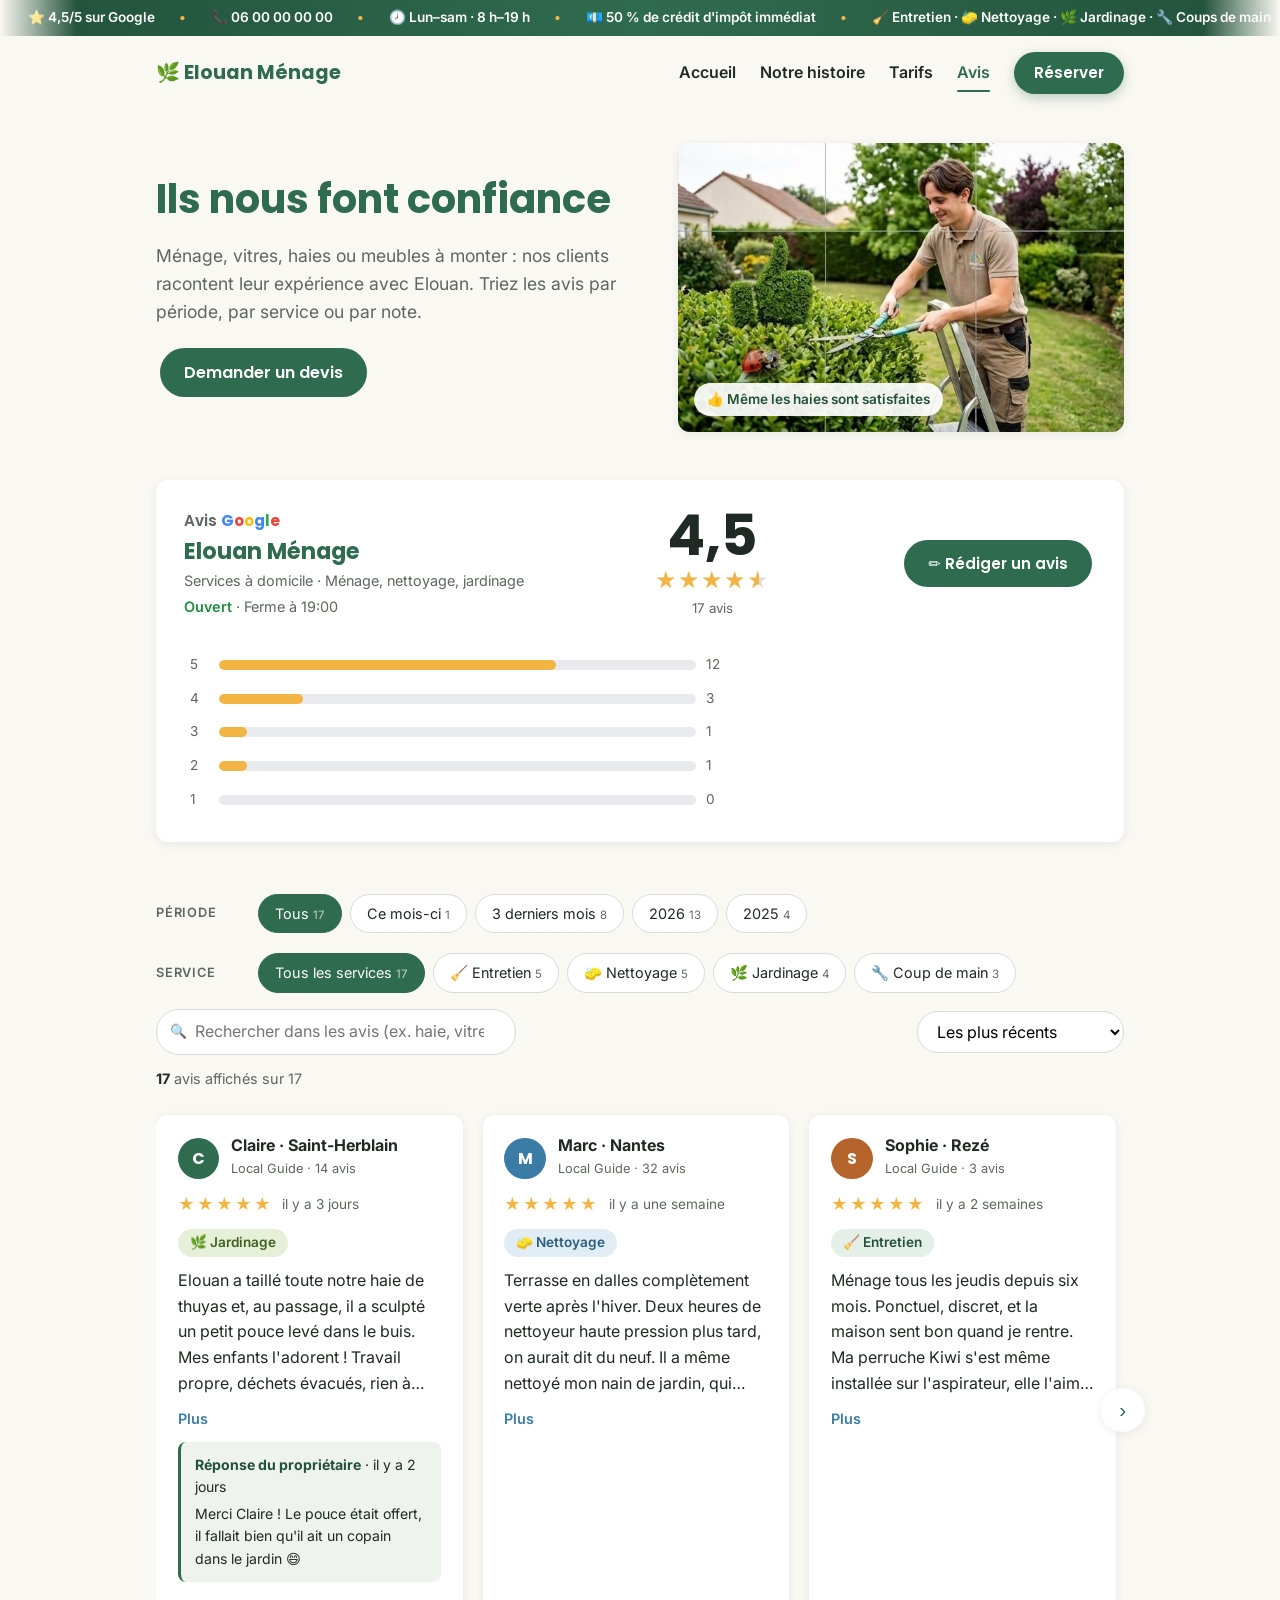
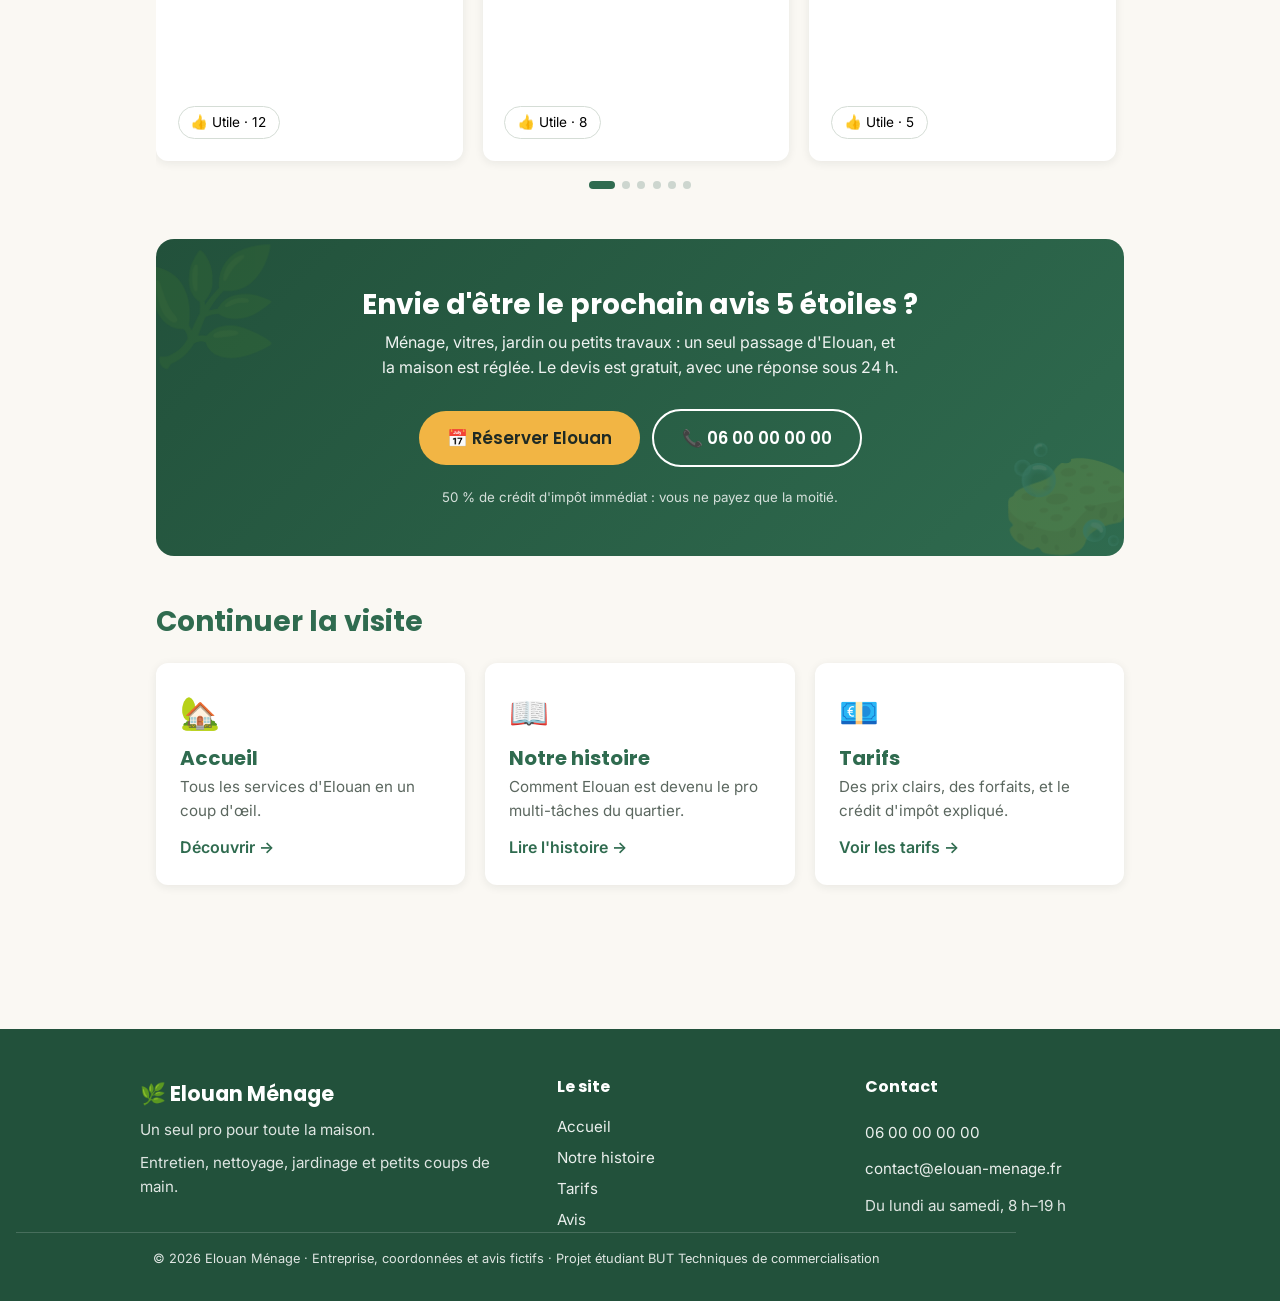
==== commit 81dd47c5: "Harmonisation de la DA sur tout le site (modèle : page Avis) - style.css : en-tête collant avec band" ====
--- a/avis.html
+++ b/avis.html
@@ -7,95 +7,6 @@
   <link rel="stylesheet" href="style.css">
   <style>
     /* Styles propres à la page Avis (Jules) */
-
-    /* En-tête amélioré : collant, avec banderole et bouton Réserver */
-    .entete {
-      position: sticky; top: 0; z-index: 20;
-      background: var(--fond);
-      border-bottom: 1px solid transparent;
-      transition: box-shadow .3s, border-color .3s;
-    }
-    main section { scroll-margin-top: 110px; }
-    .entete.defile { box-shadow: 0 4px 18px rgba(31, 42, 36, 0.10); border-color: #dbe4dc; }
-    .entete nav { transition: padding .3s; }
-    .entete.defile nav { padding-top: .55rem; padding-bottom: .55rem; }
-    .liens-nav { display: flex; gap: 1.5rem; }
-    .liens-nav a { position: relative; padding: .25rem 0; }
-    .liens-nav a::after {
-      content: ""; position: absolute; left: 0; right: 0; bottom: -2px; height: 2px;
-      background: var(--vert); border-radius: 2px;
-      transform: scaleX(0); transform-origin: left; transition: transform .3s cubic-bezier(.2,.8,.2,1);
-    }
-    .liens-nav a:hover::after, .liens-nav a[aria-current="page"]::after { transform: scaleX(1); }
-    nav .btn-nav { margin: 0 0 0 .5rem; padding: .55rem 1.25rem; color: #fff; font-size: .95rem; box-shadow: 0 4px 12px rgba(47, 107, 79, .3); }
-    nav .btn-nav:hover { color: #fff; }
-
-    /* Banderole verte qui défile */
-    .banderole {
-      background: linear-gradient(90deg, var(--vert-fonce), var(--vert) 50%, var(--vert-fonce));
-      color: #fff; overflow: hidden; font-size: .85rem; font-weight: 600;
-      mask-image: linear-gradient(90deg, transparent, #000 6%, #000 94%, transparent);
-    }
-    .banderole-defile { display: flex; width: max-content; animation: defile 38s linear infinite; }
-    .banderole:hover .banderole-defile { animation-play-state: paused; }
-    .banderole-liste { display: flex; margin: 0; padding: .45rem 0; list-style: none; }
-    .banderole-liste li { padding: 0 1.75rem; white-space: nowrap; position: relative; }
-    .banderole-liste li::after { content: "•"; position: absolute; right: -.2rem; color: var(--soleil); }
-    @keyframes defile { to { transform: translateX(-50%); } }
-
-    /* Liens vers les autres pages */
-    .autres-pages { display: grid; grid-template-columns: repeat(3, 1fr); gap: 1.25rem; }
-    .lien-page {
-      position: relative; display: block; overflow: hidden;
-      background: #fff; border-radius: var(--rayon); box-shadow: var(--ombre);
-      padding: 1.5rem; text-decoration: none; color: var(--texte);
-      transition: transform .3s cubic-bezier(.2,.8,.2,1), box-shadow .3s;
-    }
-    .lien-page:hover { transform: translateY(-5px); box-shadow: 0 12px 28px rgba(31, 42, 36, .15); }
-    .lien-page .picto { font-size: 2rem; display: block; transition: transform .3s; }
-    .lien-page:hover .picto { transform: scale(1.15) rotate(-6deg); }
-    .lien-page h3 { margin: .5rem 0 .25rem; }
-    .lien-page p { margin: 0; color: var(--texte-doux); font-size: .95rem; }
-    .lien-page .fleche-lien { display: inline-block; margin-top: .75rem; font-weight: 600; color: var(--vert); transition: transform .3s; }
-    .lien-page:hover .fleche-lien { transform: translateX(6px); }
-
-    /* Rappel de réservation */
-    .cta-reserver {
-      position: relative; overflow: hidden; text-align: center;
-      background: linear-gradient(135deg, var(--vert-fonce), var(--vert));
-      color: #fff; border-radius: calc(var(--rayon) * 1.5); padding: 3rem 1.5rem;
-    }
-    .cta-reserver::before, .cta-reserver::after {
-      content: "🌿"; position: absolute; font-size: 7rem; opacity: .12; pointer-events: none;
-      animation: flotte 6s ease-in-out infinite;
-    }
-    .cta-reserver::before { left: -1rem; top: -1.5rem; }
-    .cta-reserver::after { content: "🧽"; right: -1rem; bottom: -2rem; animation-delay: -3s; }
-    @keyframes flotte { 50% { transform: translateY(12px) rotate(8deg); } }
-    .cta-reserver h2 { color: #fff; margin: 0 0 .5rem; }
-    .cta-reserver p { margin: 0 auto 1.5rem; max-width: 520px; opacity: .92; }
-    .cta-reserver .btn { background: var(--soleil); color: var(--texte); font-size: 1.05rem; padding: .85rem 1.75rem; animation: pulse 2.4s ease-in-out infinite; }
-    .cta-reserver .btn:hover { background: #ffc85e; }
-    .cta-reserver .btn-secondaire { background: transparent; color: #fff; border-color: #fff; animation: none; }
-    .cta-reserver .btn-secondaire:hover { background: #fff; color: var(--vert-fonce); }
-    @keyframes pulse { 0%, 100% { box-shadow: 0 0 0 0 rgba(242, 181, 68, .55); } 50% { box-shadow: 0 0 0 12px rgba(242, 181, 68, 0); } }
-    .cta-reserver small { display: block; margin-top: 1rem; opacity: .8; }
-    .intro-avis {
-      display: grid;
-      grid-template-columns: 1.1fr 1fr;
-      gap: 2rem;
-      align-items: center;
-    }
-    .intro-avis h1 { margin: 0 0 0.5rem; }
-    .intro-avis p { color: var(--texte-doux); font-size: 1.1rem; }
-    .intro-avis figure { margin: 0; position: relative; }
-    .intro-avis img { box-shadow: var(--ombre); display: block; }
-    .intro-avis figcaption {
-      position: absolute; left: 1rem; bottom: 1rem;
-      background: rgba(255, 255, 255, 0.92);
-      padding: 0.35rem 0.8rem; border-radius: 999px;
-      font-size: 0.85rem; font-weight: 600; color: var(--vert-fonce);
-    }
 
     /* Fiche « Google » fictive */
     .fiche {
@@ -269,16 +180,11 @@
     }
     .toast.visible { transform: translate(-50%, 0); visibility: visible; }
 
-    /* Apparition au défilement */
-    .revele { opacity: 0; transform: translateY(24px); transition: opacity .7s, transform .7s cubic-bezier(.2,.8,.2,1); }
-    .revele.vu { opacity: 1; transform: none; }
-
     @media (max-width: 900px) {
       .carte-avis { flex-basis: calc((100% - 1.25rem) / 2); }
       .fiche { grid-template-columns: 1fr auto; }
       .repartition { grid-column: 1 / -1; grid-row: 3; }
       .fiche .btn-avis { grid-column: 1 / -1; justify-self: start; }
-      .autres-pages { grid-template-columns: 1fr; }
     }
     @media (max-width: 640px) {
       h1 { font-size: 2rem; }
@@ -288,24 +194,17 @@
       .fiche .btn-avis { justify-self: center; }
       .repartition { grid-row: auto; }
       .rangee { flex-direction: column; align-items: stretch; gap: .35rem; }
-      .entete nav { gap: .5rem 1rem; }
-      .liens-nav { order: 3; width: 100%; gap: 1.1rem; overflow-x: auto; scrollbar-width: none; }
-      .liens-nav::-webkit-scrollbar { display: none; }
-      .liens-nav a { white-space: nowrap; }
-      nav .btn-nav { padding: .45rem 1rem; font-size: .9rem; }
-      .cta-reserver { padding: 2.25rem 1.25rem; }
       .recherche { max-width: none; }
       .outils select { flex: 1 1 100%; }
       .fleche { display: none; }
     }
     @media (prefers-reduced-motion: reduce) {
       *, *::before, *::after { animation: none !important; transition: none !important; scroll-behavior: auto !important; }
-      .revele { opacity: 1; transform: none; }
     }
   </style>
 </head>
 <body>
-  <header class="entete" id="entete">
+  <header class="entete">
     <div class="banderole" aria-label="Informations pratiques">
       <div class="banderole-defile">
         <ul class="banderole-liste">
@@ -328,7 +227,7 @@
         </ul>
       </div>
     </div>
-    <nav>
+    <nav aria-label="Navigation principale">
       <a class="logo" href="index.html">Elouan Ménage</a>
       <div class="liens-nav">
         <a href="index.html">Accueil</a>
@@ -336,7 +235,7 @@
         <a href="tarifs.html">Tarifs</a>
         <a href="avis.html" aria-current="page">Avis</a>
       </div>
-      <a class="btn btn-nav" href="tarifs.html">Réserver</a>
+      <a class="btn btn-nav" href="tarifs.html#devis">Réserver</a>
     </nav>
   </header>
 
@@ -346,7 +245,7 @@
       <div>
         <h1>Ils nous font confiance</h1>
         <p>Ménage, vitres, haies ou meubles à monter : nos clients racontent leur expérience avec Elouan. Triez les avis par période, par service ou par note.</p>
-        <a class="btn" href="tarifs.html">Demander un devis</a>
+        <a class="btn" href="tarifs.html#devis">Demander un devis</a>
       </div>
       <figure>
         <img src="images/avis-haie-pouce.jpg" alt="Elouan taille une haie, à côté d'un buis sculpté en forme de pouce levé" width="638" height="414">
@@ -412,7 +311,7 @@
       <div class="cta-reserver">
         <h2 id="titre-cta">Envie d'être le prochain avis 5 étoiles ?</h2>
         <p>Ménage, vitres, jardin ou petits travaux : un seul passage d'Elouan, et la maison est réglée. Le devis est gratuit, avec une réponse sous 24 h.</p>
-        <a class="btn" href="tarifs.html">📅 Réserver Elouan</a>
+        <a class="btn" href="tarifs.html#devis">📅 Réserver Elouan</a>
         <a class="btn btn-secondaire" href="tel:+33600000000">📞 06 00 00 00 00</a>
         <small>50 % de crédit d'impôt immédiat : vous ne payez que la moitié.</small>
       </div>
@@ -476,9 +375,30 @@
 
   <div class="toast" id="toast" role="status"></div>
 
-  <footer>
-    <p>&copy; 2026 Elouan Ménage · Avis fictifs créés pour un projet pédagogique</p>
+  <footer class="pied">
+    <div class="pied-grille">
+      <div class="pied-marque">
+        <a class="logo-pied" href="index.html">🌿 Elouan Ménage</a>
+        <p>Un seul pro pour toute la maison.</p>
+        <p>Entretien, nettoyage, jardinage et petits coups de main.</p>
+      </div>
+      <div class="pied-liens">
+        <h3>Le site</h3>
+        <a href="index.html">Accueil</a>
+        <a href="notre-histoire.html">Notre histoire</a>
+        <a href="tarifs.html">Tarifs</a>
+        <a href="avis.html">Avis</a>
+      </div>
+      <div class="pied-liens">
+        <h3>Contact</h3>
+        <a href="tel:+33600000000">06 00 00 00 00</a>
+        <a href="mailto:contact@elouan-menage.fr">contact@elouan-menage.fr</a>
+        <p>Du lundi au samedi, 8 h–19 h</p>
+      </div>
+    </div>
+    <p class="pied-bas">&copy; 2026 Elouan Ménage · Entreprise, coordonnées et avis fictifs · Projet étudiant BUT Techniques de commercialisation</p>
   </footer>
+  <script src="site.js" defer></script>
 
   <script>
     // Avis fictifs. « jours » = il y a combien de jours l'avis a été posté,
@@ -809,10 +729,6 @@
     const noteBanderole = (AVIS.reduce((t, a) => t + a.note, 0) / AVIS.length).toFixed(1).replace(".", ",");
     document.querySelectorAll(".note-banderole").forEach((e) => (e.textContent = noteBanderole));
 
-    // Ombre de l'en-tête quand on fait défiler la page
-    const entete = $("#entete");
-    addEventListener("scroll", () => entete.classList.toggle("defile", scrollY > 10), { passive: true });
-
     // Premier affichage
     dessinerPuces($("#puces-periode"), periodes(), "periode");
     dessinerPuces($("#puces-domaine"), domaines(), "domaine");
--- a/style.css
+++ b/style.css
@@ -142,11 +142,146 @@
 th, td { padding: 0.75rem 1rem; text-align: left; border-bottom: 1px solid var(--surface); }
 th { background: var(--vert); color: #fff; font-family: "Poppins", system-ui, sans-serif; }
 
-footer {
+/* Pied de page commun */
+.pied {
   background: var(--vert-fonce);
   color: #fff;
+  margin-top: 4rem;
+  padding: 3rem 1rem 1.5rem;
+  font-size: 0.95rem;
+}
+.pied-grille {
+  max-width: 1000px;
+  margin: 0 auto;
+  display: grid;
+  grid-template-columns: 1.4fr 1fr 1fr;
+  gap: 2rem;
+}
+.pied a { color: #fff; text-decoration: none; opacity: .9; }
+.pied a:hover { opacity: 1; text-decoration: underline; }
+.pied h3 { color: #fff; font-size: 1rem; margin: 0 0 .75rem; }
+.pied p { margin: 0 0 .5rem; opacity: .85; }
+.pied-liens { display: grid; gap: .4rem; }
+.pied .logo-pied { font-family: "Poppins", system-ui, sans-serif; font-weight: 700; font-size: 1.3rem; opacity: 1; display: inline-block; margin-bottom: .5rem; }
+.pied-bas {
+  max-width: 1000px;
+  margin: 2rem auto 0;
+  padding-top: 1rem;
+  border-top: 1px solid rgba(255, 255, 255, .2);
+  font-size: .8rem;
+  opacity: .75;
   text-align: center;
-  padding: 2rem 1rem;
-  font-size: 0.9rem;
-  margin-top: 3rem;
-}
+}
+
+/* En-tête commun : collant, avec banderole et bouton Réserver */
+.entete {
+  position: sticky; top: 0; z-index: 20;
+  background: var(--fond);
+  border-bottom: 1px solid transparent;
+  transition: box-shadow .3s, border-color .3s;
+}
+main section { scroll-margin-top: 110px; }
+main > .section:first-child { margin-top: 1rem; }
+.entete.defile { box-shadow: 0 4px 18px rgba(31, 42, 36, 0.10); border-color: #dbe4dc; }
+.entete nav { transition: padding .3s; }
+.entete.defile nav { padding-top: .55rem; padding-bottom: .55rem; }
+.liens-nav { display: flex; gap: 1.5rem; }
+.liens-nav a { position: relative; padding: .25rem 0; }
+.liens-nav a::after {
+  content: ""; position: absolute; left: 0; right: 0; bottom: -2px; height: 2px;
+  background: var(--vert); border-radius: 2px;
+  transform: scaleX(0); transform-origin: left; transition: transform .3s cubic-bezier(.2,.8,.2,1);
+}
+.liens-nav a:hover::after, .liens-nav a[aria-current="page"]::after { transform: scaleX(1); }
+nav .btn-nav { margin: 0 0 0 .5rem; padding: .55rem 1.25rem; color: #fff; font-size: .95rem; box-shadow: 0 4px 12px rgba(47, 107, 79, .3); }
+nav .btn-nav:hover { color: #fff; }
+
+/* Banderole verte qui défile */
+.banderole {
+  background: linear-gradient(90deg, var(--vert-fonce), var(--vert) 50%, var(--vert-fonce));
+  color: #fff; overflow: hidden; font-size: .85rem; font-weight: 600;
+  mask-image: linear-gradient(90deg, transparent, #000 6%, #000 94%, transparent);
+}
+.banderole-defile { display: flex; width: max-content; animation: defile 38s linear infinite; }
+.banderole:hover .banderole-defile { animation-play-state: paused; }
+.banderole-liste { display: flex; margin: 0; padding: .45rem 0; list-style: none; }
+.banderole-liste li { padding: 0 1.75rem; white-space: nowrap; position: relative; }
+.banderole-liste li::after { content: "•"; position: absolute; right: -.2rem; color: var(--soleil); }
+@keyframes defile { to { transform: translateX(-50%); } }
+
+/* Liens vers les autres pages */
+.autres-pages { display: grid; grid-template-columns: repeat(3, 1fr); gap: 1.25rem; }
+.lien-page {
+  position: relative; display: block; overflow: hidden;
+  background: #fff; border-radius: var(--rayon); box-shadow: var(--ombre);
+  padding: 1.5rem; text-decoration: none; color: var(--texte);
+  transition: transform .3s cubic-bezier(.2,.8,.2,1), box-shadow .3s;
+}
+.lien-page:hover { transform: translateY(-5px); box-shadow: 0 12px 28px rgba(31, 42, 36, .15); }
+.lien-page .picto { font-size: 2rem; display: block; transition: transform .3s; }
+.lien-page:hover .picto { transform: scale(1.15) rotate(-6deg); }
+.lien-page h3 { margin: .5rem 0 .25rem; }
+.lien-page p { margin: 0; color: var(--texte-doux); font-size: .95rem; }
+.lien-page .fleche-lien { display: inline-block; margin-top: .75rem; font-weight: 600; color: var(--vert); transition: transform .3s; }
+.lien-page:hover .fleche-lien { transform: translateX(6px); }
+
+/* Rappel de réservation */
+.cta-reserver {
+  position: relative; overflow: hidden; text-align: center;
+  background: linear-gradient(135deg, var(--vert-fonce), var(--vert));
+  color: #fff; border-radius: calc(var(--rayon) * 1.5); padding: 3rem 1.5rem;
+}
+.cta-reserver::before, .cta-reserver::after {
+  content: "🌿"; position: absolute; font-size: 7rem; opacity: .12; pointer-events: none;
+  animation: flotte 6s ease-in-out infinite;
+}
+.cta-reserver::before { left: -1rem; top: -1.5rem; }
+.cta-reserver::after { content: "🧽"; right: -1rem; bottom: -2rem; animation-delay: -3s; }
+@keyframes flotte { 50% { transform: translateY(12px) rotate(8deg); } }
+.cta-reserver h2 { color: #fff; margin: 0 0 .5rem; }
+.cta-reserver p { margin: 0 auto 1.5rem; max-width: 520px; opacity: .92; }
+.cta-reserver .btn { background: var(--soleil); color: var(--texte); font-size: 1.05rem; padding: .85rem 1.75rem; animation: pulse 2.4s ease-in-out infinite; }
+.cta-reserver .btn:hover { background: #ffc85e; }
+.cta-reserver .btn-secondaire { background: transparent; color: #fff; border-color: #fff; animation: none; }
+.cta-reserver .btn-secondaire:hover { background: #fff; color: var(--vert-fonce); }
+@keyframes pulse { 0%, 100% { box-shadow: 0 0 0 0 rgba(242, 181, 68, .55); } 50% { box-shadow: 0 0 0 12px rgba(242, 181, 68, 0); } }
+.cta-reserver small { display: block; margin-top: 1rem; opacity: .8; }
+.intro-avis {
+  display: grid;
+  grid-template-columns: 1.1fr 1fr;
+  gap: 2rem;
+  align-items: center;
+}
+.intro-avis h1 { margin: 0 0 0.5rem; }
+.intro-avis p { color: var(--texte-doux); font-size: 1.1rem; }
+.intro-avis figure { margin: 0; position: relative; }
+.intro-avis img { box-shadow: var(--ombre); display: block; }
+.intro-avis figcaption {
+  position: absolute; left: 1rem; bottom: 1rem;
+  background: rgba(255, 255, 255, 0.92);
+  padding: 0.35rem 0.8rem; border-radius: 999px;
+  font-size: 0.85rem; font-weight: 600; color: var(--vert-fonce);
+}
+
+/* Apparition au défilement (activée par site.js) */
+.revele { opacity: 0; transform: translateY(24px); transition: opacity .7s, transform .7s cubic-bezier(.2,.8,.2,1); }
+.revele.vu { opacity: 1; transform: none; }
+
+@media (max-width: 900px) {
+  .autres-pages { grid-template-columns: 1fr; }
+}
+@media (max-width: 640px) {
+  .entete nav { gap: .5rem 1rem; }
+  main section { scroll-margin-top: 150px; }
+  .liens-nav { order: 3; width: 100%; gap: 1.1rem; overflow-x: auto; scrollbar-width: none; }
+  .liens-nav::-webkit-scrollbar { display: none; }
+  .liens-nav a { white-space: nowrap; }
+  nav .btn-nav { padding: .45rem 1rem; font-size: .9rem; }
+  .cta-reserver { padding: 2.25rem 1.25rem; }
+  .pied-grille { grid-template-columns: 1fr 1fr; }
+  .pied-marque { grid-column: 1 / -1; }
+}
+@media (prefers-reduced-motion: reduce) {
+  .banderole-defile, .cta-reserver .btn, .cta-reserver::before, .cta-reserver::after { animation: none; }
+  .revele { opacity: 1; transform: none; transition: none; }
+}
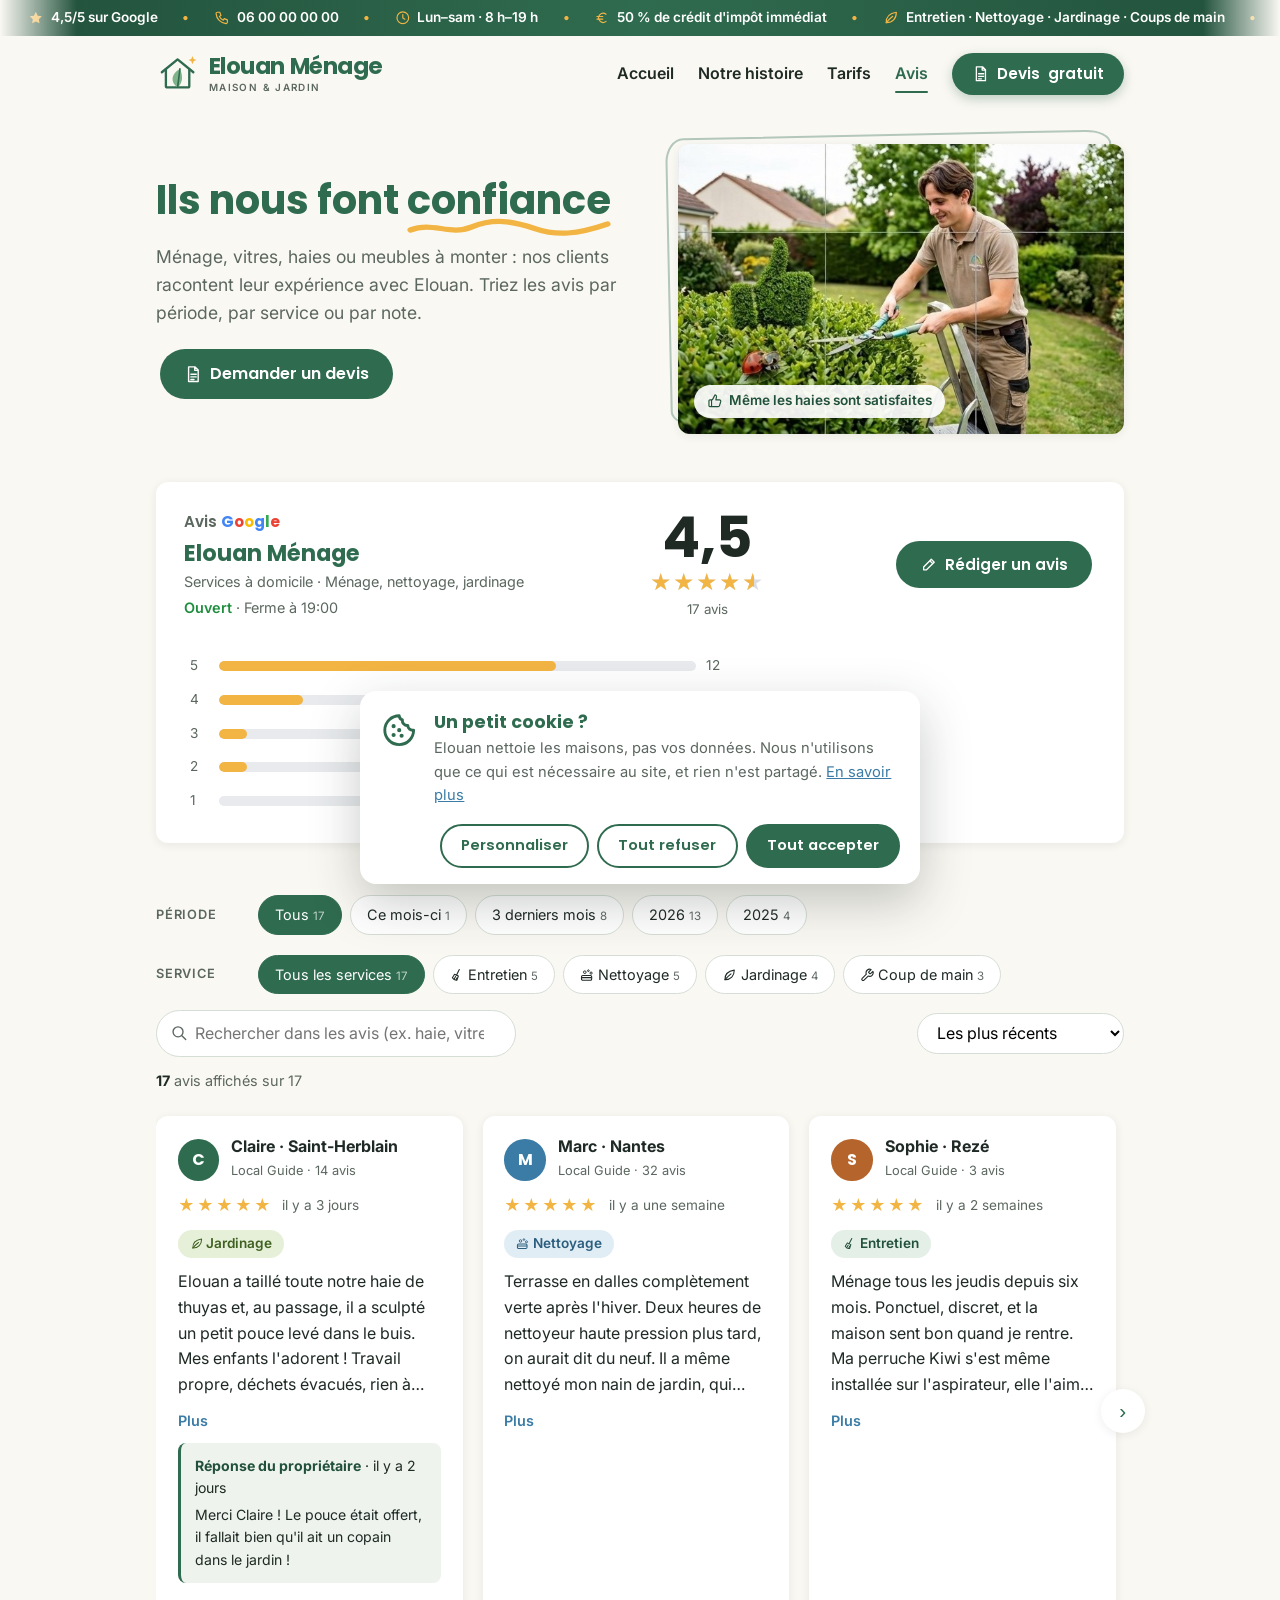
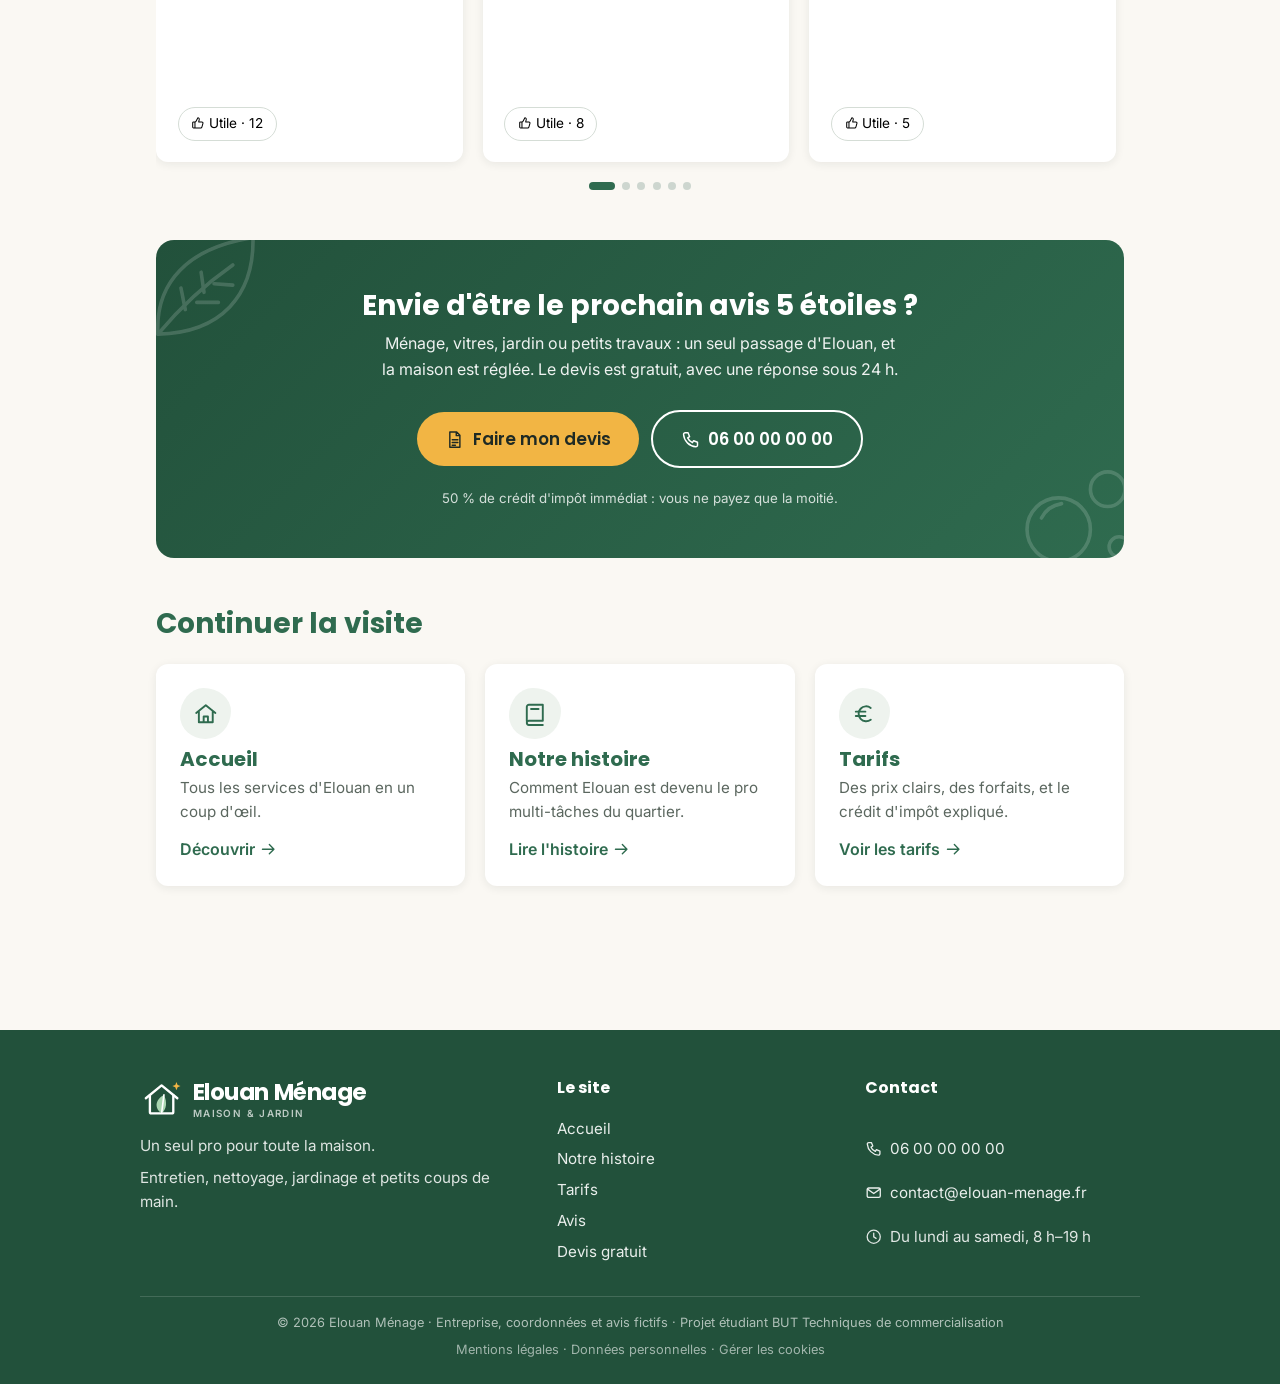
==== commit 718cd1f7: "Logo, icônes dessinées, devis pré-rempli, cookies et mentions légales - Logo dessiné (maison + feuil" ====
--- a/avis.html
+++ b/avis.html
@@ -4,6 +4,7 @@
   <meta charset="utf-8">
   <meta name="viewport" content="width=device-width, initial-scale=1">
   <title>Avis — Elouan Ménage</title>
+  <link rel="icon" href="images/favicon.svg" type="image/svg+xml">
   <link rel="stylesheet" href="style.css">
   <style>
     /* Styles propres à la page Avis (Jules) */
@@ -74,7 +75,7 @@
       width: 100%; padding: 0.6rem 1rem 0.6rem 2.4rem; border-radius: 999px;
       border: 1px solid #d5ddd6; font: inherit; background: #fff;
     }
-    .recherche::before { content: "🔍"; position: absolute; left: .85rem; top: 50%; transform: translateY(-50%); font-size: .85rem; }
+    .recherche > .ico { position: absolute; left: .85rem; top: 50%; transform: translateY(-50%); color: var(--texte-doux); }
     .outils select { padding: 0.55rem 0.9rem; border-radius: 999px; border: 1px solid #d5ddd6; font: inherit; background: #fff; }
     .compteur { color: var(--texte-doux); font-size: 0.9rem; margin: 0; }
     .compteur b { color: var(--texte); }
@@ -125,6 +126,9 @@
     .reponse p { margin: 0.25rem 0 0; }
 
     .pied-carte { margin-top: auto; display: flex; justify-content: space-between; align-items: center; gap: .5rem; }
+    .badge .ico, .puce .ico { width: 1em; height: 1em; }
+    .utile .ico { width: 1em; height: 1em; vertical-align: -.15em; }
+    .intro-avis figcaption { display: inline-flex; align-items: center; gap: .4rem; }
     .utile {
       border: 1px solid #d5ddd6; background: #fff; border-radius: 999px; padding: .3rem .8rem;
       font: inherit; font-size: .85rem; cursor: pointer; transition: background .2s, color .2s, border-color .2s;
@@ -148,7 +152,8 @@
     .points button.actif { width: 26px; background: var(--vert); }
 
     .vide-etat { text-align: center; padding: 3rem 1rem; color: var(--texte-doux); animation: apparition .4s both; }
-    .vide-etat span { font-size: 2.5rem; display: block; }
+    .vide-etat span { display: block; color: var(--vert); }
+    .vide-etat span .ico { width: 2.5rem; height: 2.5rem; }
 
     /* Fenêtre « Rédiger un avis » */
     dialog {
@@ -180,6 +185,10 @@
     }
     .toast.visible { transform: translate(-50%, 0); visibility: visible; }
 
+    @media (max-width: 1080px) {
+      .fleche.prec { left: .25rem; }
+      .fleche.suiv { right: .25rem; }
+    }
     @media (max-width: 900px) {
       .carte-avis { flex-basis: calc((100% - 1.25rem) / 2); }
       .fiche { grid-template-columns: 1fr auto; }
@@ -208,34 +217,34 @@
     <div class="banderole" aria-label="Informations pratiques">
       <div class="banderole-defile">
         <ul class="banderole-liste">
-          <li>⭐ <span class="note-banderole">4,5</span>/5 sur Google</li>
-          <li>📞 06 00 00 00 00</li>
-          <li>🕗 Lun–sam · 8 h–19 h</li>
-          <li>💶 50 % de crédit d'impôt immédiat</li>
-          <li>🧹 Entretien · 🧽 Nettoyage · 🌿 Jardinage · 🔧 Coups de main</li>
-          <li>📍 Nantes et 20 km autour</li>
-          <li>⚡ Devis gratuit sous 24 h</li>
+          <li><svg class="ico" aria-hidden="true"><use href="images/icones.svg#etoile"/></svg><span><span class="note-banderole">4,5</span>/5 sur Google</span></li>
+          <li><svg class="ico" aria-hidden="true"><use href="images/icones.svg#tel"/></svg><span>06 00 00 00 00</span></li>
+          <li><svg class="ico" aria-hidden="true"><use href="images/icones.svg#horloge"/></svg><span>Lun–sam · 8 h–19 h</span></li>
+          <li><svg class="ico" aria-hidden="true"><use href="images/icones.svg#euro"/></svg><span>50 % de crédit d'impôt immédiat</span></li>
+          <li><svg class="ico" aria-hidden="true"><use href="images/icones.svg#feuille"/></svg><span>Entretien · Nettoyage · Jardinage · Coups de main</span></li>
+          <li><svg class="ico" aria-hidden="true"><use href="images/icones.svg#pin"/></svg><span>Nantes et 20 km autour</span></li>
+          <li><svg class="ico" aria-hidden="true"><use href="images/icones.svg#eclair"/></svg><span>Devis gratuit en 2 minutes</span></li>
         </ul>
         <ul class="banderole-liste" aria-hidden="true">
-          <li>⭐ <span class="note-banderole">4,5</span>/5 sur Google</li>
-          <li>📞 06 00 00 00 00</li>
-          <li>🕗 Lun–sam · 8 h–19 h</li>
-          <li>💶 50 % de crédit d'impôt immédiat</li>
-          <li>🧹 Entretien · 🧽 Nettoyage · 🌿 Jardinage · 🔧 Coups de main</li>
-          <li>📍 Nantes et 20 km autour</li>
-          <li>⚡ Devis gratuit sous 24 h</li>
+          <li><svg class="ico" aria-hidden="true"><use href="images/icones.svg#etoile"/></svg><span><span class="note-banderole">4,5</span>/5 sur Google</span></li>
+          <li><svg class="ico" aria-hidden="true"><use href="images/icones.svg#tel"/></svg><span>06 00 00 00 00</span></li>
+          <li><svg class="ico" aria-hidden="true"><use href="images/icones.svg#horloge"/></svg><span>Lun–sam · 8 h–19 h</span></li>
+          <li><svg class="ico" aria-hidden="true"><use href="images/icones.svg#euro"/></svg><span>50 % de crédit d'impôt immédiat</span></li>
+          <li><svg class="ico" aria-hidden="true"><use href="images/icones.svg#feuille"/></svg><span>Entretien · Nettoyage · Jardinage · Coups de main</span></li>
+          <li><svg class="ico" aria-hidden="true"><use href="images/icones.svg#pin"/></svg><span>Nantes et 20 km autour</span></li>
+          <li><svg class="ico" aria-hidden="true"><use href="images/icones.svg#eclair"/></svg><span>Devis gratuit en 2 minutes</span></li>
         </ul>
       </div>
     </div>
     <nav aria-label="Navigation principale">
-      <a class="logo" href="index.html">Elouan Ménage</a>
+      <a class="logo" href="index.html" aria-label="Elouan Ménage, accueil"><svg class="logo-marque" aria-hidden="true"><use href="images/icones.svg#logo"/></svg><span class="logo-texte">Elouan Ménage<small>Maison &amp; jardin</small></span></a>
       <div class="liens-nav">
         <a href="index.html">Accueil</a>
         <a href="notre-histoire.html">Notre histoire</a>
         <a href="tarifs.html">Tarifs</a>
         <a href="avis.html" aria-current="page">Avis</a>
       </div>
-      <a class="btn btn-nav" href="tarifs.html#devis">Réserver</a>
+      <a class="btn btn-nav" href="devis.html"><svg class="ico" aria-hidden="true"><use href="images/icones.svg#document"/></svg>Devis<span class="masque-etroit"> gratuit</span></a>
     </nav>
   </header>
 
@@ -243,13 +252,13 @@
     <!-- Page gérée par Jules sur la branche jules/avis -->
     <section class="intro-avis revele">
       <div>
-        <h1>Ils nous font confiance</h1>
+        <h1>Ils nous font <span class="souligne">confiance</span></h1>
         <p>Ménage, vitres, haies ou meubles à monter : nos clients racontent leur expérience avec Elouan. Triez les avis par période, par service ou par note.</p>
-        <a class="btn" href="tarifs.html#devis">Demander un devis</a>
-      </div>
-      <figure>
+        <a class="btn" href="devis.html"><svg class="ico" aria-hidden="true"><use href="images/icones.svg#document"/></svg>Demander un devis</a>
+      </div>
+      <figure class="cadre-dessin">
         <img src="images/avis-haie-pouce.jpg" alt="Elouan taille une haie, à côté d'un buis sculpté en forme de pouce levé" width="638" height="414">
-        <figcaption>👍 Même les haies sont satisfaites</figcaption>
+        <figcaption><svg class="ico" aria-hidden="true"><use href="images/icones.svg#pouce"/></svg> Même les haies sont satisfaites</figcaption>
       </figure>
     </section>
 
@@ -268,7 +277,7 @@
           <small id="total-avis">0 avis</small>
         </div>
 
-        <button class="btn btn-avis" type="button" id="ouvrir-modale">✏️ Rédiger un avis</button>
+        <button class="btn btn-avis" type="button" id="ouvrir-modale"><svg class="ico" aria-hidden="true"><use href="images/icones.svg#crayon"/></svg>Rédiger un avis</button>
 
         <div class="repartition" id="repartition" aria-label="Filtrer par note"></div>
       </div>
@@ -286,6 +295,7 @@
         </div>
         <div class="outils">
           <label class="recherche">
+            <svg class="ico" aria-hidden="true"><use href="images/icones.svg#loupe"/></svg>
             <span class="visually-hidden" hidden>Rechercher</span>
             <input type="search" id="recherche" placeholder="Rechercher dans les avis (ex. haie, vitres…)" aria-label="Rechercher dans les avis">
           </label>
@@ -311,8 +321,8 @@
       <div class="cta-reserver">
         <h2 id="titre-cta">Envie d'être le prochain avis 5 étoiles ?</h2>
         <p>Ménage, vitres, jardin ou petits travaux : un seul passage d'Elouan, et la maison est réglée. Le devis est gratuit, avec une réponse sous 24 h.</p>
-        <a class="btn" href="tarifs.html#devis">📅 Réserver Elouan</a>
-        <a class="btn btn-secondaire" href="tel:+33600000000">📞 06 00 00 00 00</a>
+        <a class="btn" href="devis.html"><svg class="ico" aria-hidden="true"><use href="images/icones.svg#document"/></svg>Faire mon devis</a>
+        <a class="btn btn-secondaire" href="tel:+33600000000"><svg class="ico" aria-hidden="true"><use href="images/icones.svg#tel"/></svg>06 00 00 00 00</a>
         <small>50 % de crédit d'impôt immédiat : vous ne payez que la moitié.</small>
       </div>
     </section>
@@ -321,22 +331,22 @@
       <h2 id="titre-suite">Continuer la visite</h2>
       <div class="autres-pages">
         <a class="lien-page" href="index.html">
-          <span class="picto" aria-hidden="true">🏡</span>
+          <span class="picto"><svg class="ico" aria-hidden="true"><use href="images/icones.svg#maison"/></svg></span>
           <h3>Accueil</h3>
           <p>Tous les services d'Elouan en un coup d'œil.</p>
-          <span class="fleche-lien">Découvrir →</span>
+          <span class="fleche-lien">Découvrir <svg class="ico" aria-hidden="true"><use href="images/icones.svg#fleche"/></svg></span>
         </a>
         <a class="lien-page" href="notre-histoire.html">
-          <span class="picto" aria-hidden="true">📖</span>
+          <span class="picto"><svg class="ico" aria-hidden="true"><use href="images/icones.svg#livre"/></svg></span>
           <h3>Notre histoire</h3>
           <p>Comment Elouan est devenu le pro multi-tâches du quartier.</p>
-          <span class="fleche-lien">Lire l'histoire →</span>
+          <span class="fleche-lien">Lire l'histoire <svg class="ico" aria-hidden="true"><use href="images/icones.svg#fleche"/></svg></span>
         </a>
         <a class="lien-page" href="tarifs.html">
-          <span class="picto" aria-hidden="true">💶</span>
+          <span class="picto"><svg class="ico" aria-hidden="true"><use href="images/icones.svg#euro"/></svg></span>
           <h3>Tarifs</h3>
           <p>Des prix clairs, des forfaits, et le crédit d'impôt expliqué.</p>
-          <span class="fleche-lien">Voir les tarifs →</span>
+          <span class="fleche-lien">Voir les tarifs <svg class="ico" aria-hidden="true"><use href="images/icones.svg#fleche"/></svg></span>
         </a>
       </div>
     </section>
@@ -358,10 +368,10 @@
       <label>Ville<input name="ville" maxlength="30" placeholder="Ex. Rezé"></label>
       <label>Service
         <select name="domaine">
-          <option value="entretien">🧹 Entretien</option>
-          <option value="nettoyage">🧽 Nettoyage</option>
-          <option value="jardinage">🌿 Jardinage</option>
-          <option value="coup-de-main">🔧 Petit coup de main</option>
+          <option value="entretien">Entretien</option>
+          <option value="nettoyage">Nettoyage</option>
+          <option value="jardinage">Jardinage</option>
+          <option value="coup-de-main">Petit coup de main</option>
         </select>
       </label>
       <label>Votre avis<textarea name="texte" required maxlength="600" placeholder="Racontez votre expérience…"></textarea></label>
@@ -378,7 +388,7 @@
   <footer class="pied">
     <div class="pied-grille">
       <div class="pied-marque">
-        <a class="logo-pied" href="index.html">🌿 Elouan Ménage</a>
+        <a class="logo logo-pied" href="index.html" aria-label="Elouan Ménage, accueil"><svg class="logo-marque" aria-hidden="true"><use href="images/icones.svg#logo"/></svg><span class="logo-texte">Elouan Ménage<small>Maison &amp; jardin</small></span></a>
         <p>Un seul pro pour toute la maison.</p>
         <p>Entretien, nettoyage, jardinage et petits coups de main.</p>
       </div>
@@ -388,15 +398,19 @@
         <a href="notre-histoire.html">Notre histoire</a>
         <a href="tarifs.html">Tarifs</a>
         <a href="avis.html">Avis</a>
+        <a href="devis.html">Devis gratuit</a>
       </div>
       <div class="pied-liens">
         <h3>Contact</h3>
-        <a href="tel:+33600000000">06 00 00 00 00</a>
-        <a href="mailto:contact@elouan-menage.fr">contact@elouan-menage.fr</a>
-        <p>Du lundi au samedi, 8 h–19 h</p>
+        <a href="tel:+33600000000"><svg class="ico" aria-hidden="true"><use href="images/icones.svg#tel"/></svg>06 00 00 00 00</a>
+        <a href="mailto:contact@elouan-menage.fr"><svg class="ico" aria-hidden="true"><use href="images/icones.svg#mail"/></svg>contact@elouan-menage.fr</a>
+        <p><svg class="ico" aria-hidden="true"><use href="images/icones.svg#horloge"/></svg>Du lundi au samedi, 8 h–19 h</p>
       </div>
     </div>
-    <p class="pied-bas">&copy; 2026 Elouan Ménage · Entreprise, coordonnées et avis fictifs · Projet étudiant BUT Techniques de commercialisation</p>
+    <div class="pied-bas">
+      <p>&copy; 2026 Elouan Ménage · Entreprise, coordonnées et avis fictifs · Projet étudiant BUT Techniques de commercialisation</p>
+      <p class="pied-legal"><a href="mentions-legales.html">Mentions légales</a> · <a href="mentions-legales.html#donnees">Données personnelles</a> · <button type="button" class="lien-cookies" data-cookies>Gérer les cookies</button></p>
+    </div>
   </footer>
   <script src="site.js" defer></script>
 
@@ -406,7 +420,7 @@
     const AVIS = [
       { prenom: "Claire", ville: "Saint-Herblain", note: 5, jours: 3, domaine: "jardinage", guide: 14, utiles: 12,
         texte: "Elouan a taillé toute notre haie de thuyas et, au passage, il a sculpté un petit pouce levé dans le buis. Mes enfants l'adorent ! Travail propre, déchets évacués, rien à redire.",
-        reponse: "Merci Claire ! Le pouce était offert, il fallait bien qu'il ait un copain dans le jardin 😄" },
+        reponse: "Merci Claire ! Le pouce était offert, il fallait bien qu'il ait un copain dans le jardin !" },
       { prenom: "Marc", ville: "Nantes", note: 5, jours: 9, domaine: "nettoyage", guide: 32, utiles: 8,
         texte: "Terrasse en dalles complètement verte après l'hiver. Deux heures de nettoyeur haute pression plus tard, on aurait dit du neuf. Il a même nettoyé mon nain de jardin, qui n'avait rien demandé." },
       { prenom: "Sophie", ville: "Rezé", note: 5, jours: 16, domaine: "entretien", guide: 3, utiles: 5,
@@ -445,11 +459,12 @@
     ];
 
     const DOMAINES = {
-      "entretien":    { nom: "Entretien",    picto: "🧹" },
-      "nettoyage":    { nom: "Nettoyage",    picto: "🧽" },
-      "jardinage":    { nom: "Jardinage",    picto: "🌿" },
-      "coup-de-main": { nom: "Coup de main", picto: "🔧" }
+      "entretien":    { nom: "Entretien",    picto: "balai" },
+      "nettoyage":    { nom: "Nettoyage",    picto: "eponge" },
+      "jardinage":    { nom: "Jardinage",    picto: "feuille" },
+      "coup-de-main": { nom: "Coup de main", picto: "cle" }
     };
+    const ico = (n) => `<svg class="ico" aria-hidden="true"><use href="images/icones.svg#${n}"/></svg>`;
     const COULEURS = ["#2F6B4F", "#3A7CA5", "#B5652B", "#7A4E9C", "#C0392B", "#1F7A7A", "#8A6D1F"];
     const JOUR = 24 * 60 * 60 * 1000;
     const maintenant = new Date();
@@ -495,7 +510,7 @@
 
     function domaines() {
       return [{ id: "tout", nom: "Tous les services", test: () => true },
-        ...Object.entries(DOMAINES).map(([id, d]) => ({ id, nom: `${d.picto} ${d.nom}`, test: (a) => a.domaine === id }))];
+        ...Object.entries(DOMAINES).map(([id, d]) => ({ id, nom: `${ico(d.picto)} ${d.nom}`, test: (a) => a.domaine === id }))];
     }
 
     function dessinerPuces(conteneur, liste, cle) {
@@ -589,12 +604,12 @@
           <span>${dateRelative(a.date)}</span>
           ${a.nouveau ? '<span class="nouveau">Nouveau</span>' : ""}
         </div>
-        <span class="badge badge-${a.domaine}" style="align-self:flex-start">${d.picto} ${d.nom}</span>
+        <span class="badge badge-${a.domaine}" style="align-self:flex-start">${ico(d.picto)} ${d.nom}</span>
         <p class="texte-avis">${echapper(a.texte)}</p>
         <button class="lire-plus" type="button" hidden>Plus</button>
         ${reponse}
         <div class="pied-carte">
-          <button class="utile" type="button" aria-pressed="${a.jaime}">👍 Utile · <span>${a.utiles + a.jaime}</span></button>
+          <button class="utile" type="button" aria-pressed="${a.jaime}">${ico("pouce")} Utile · <span>${a.utiles + a.jaime}</span></button>
         </div>
       </article>`;
     }
@@ -608,7 +623,7 @@
         piste.classList.remove("sortie");
         piste.innerHTML = liste.length
           ? liste.map(carte).join("")
-          : `<div class="vide-etat" style="flex:1"><span>🧐</span>Aucun avis ne correspond à ces filtres.<br><button class="btn btn-secondaire" type="button" id="reinitialiser" style="margin-top:1rem">Réinitialiser les filtres</button></div>`;
+          : `<div class="vide-etat" style="flex:1"><span>${ico("loupe")}</span>Aucun avis ne correspond à ces filtres.<br><button class="btn btn-secondaire" type="button" id="reinitialiser" style="margin-top:1rem">Réinitialiser les filtres</button></div>`;
         piste.scrollLeft = 0;
         piste.querySelectorAll(".carte-avis").forEach((c) => {
           const t = c.querySelector(".texte-avis");
@@ -704,7 +719,7 @@
       });
       e.target.reset();
       reinitialiser();
-      montrerToast("Merci ! Votre avis apparaît en tête de liste 🎉");
+      montrerToast("Merci ! Votre avis apparaît en tête de liste.");
     });
 
     function montrerToast(msg) {
@@ -722,7 +737,7 @@
         obs.unobserve(en.target);
         if (en.target.querySelector("#note-moyenne")) dessinerResume(true);
       });
-    }, { threshold: 0.15 });
+    }, { rootMargin: "0px 0px -8% 0px" });
     document.querySelectorAll(".revele").forEach((s) => obs.observe(s));
 
     // Note de la banderole, calculée comme la note moyenne de la fiche
--- a/style.css
+++ b/style.css
@@ -53,15 +53,34 @@
   align-items: center;
 }
 
-nav .logo {
+/* Logo : marque dessinée + nom */
+.logo {
+  display: inline-flex;
+  align-items: center;
+  gap: .6rem;
+  text-decoration: none;
+  color: var(--vert);
+}
+nav .logo { margin-right: auto; }
+.logo-marque { width: 2.7rem; height: 2.7rem; flex: 0 0 auto; transition: transform .4s cubic-bezier(.2,.8,.2,1); }
+.logo:hover .logo-marque { transform: rotate(-8deg) scale(1.06); }
+.logo-texte {
   font-family: "Poppins", system-ui, sans-serif;
   font-weight: 700;
-  font-size: 1.2rem;
-  margin-right: auto;
-  color: var(--vert);
-  text-decoration: none;
-}
-nav .logo::before { content: "🌿 "; }
+  font-size: 1.45rem;
+  line-height: 1;
+  letter-spacing: -.02em;
+}
+.logo-texte small {
+  display: block;
+  font-family: "Inter", system-ui, sans-serif;
+  font-size: .62rem;
+  font-weight: 600;
+  letter-spacing: .14em;
+  text-transform: uppercase;
+  color: var(--texte-doux);
+  margin-top: .3rem;
+}
 
 nav a { color: var(--texte); text-decoration: none; font-weight: 600; }
 nav a:hover, nav a[aria-current="page"] { color: var(--vert); }
@@ -84,8 +103,19 @@
 .hero p { font-size: 1.15rem; color: var(--texte-doux); }
 
 /* Boutons */
+/* Icônes dessinées (images/icones.svg) */
+.ico {
+  width: 1.15em;
+  height: 1.15em;
+  flex: 0 0 auto;
+  vertical-align: -.2em;
+}
+
 .btn {
-  display: inline-block;
+  display: inline-flex;
+  align-items: center;
+  justify-content: center;
+  gap: .5rem;
   font-family: "Poppins", system-ui, sans-serif;
   font-weight: 600;
   background: var(--vert);
@@ -162,7 +192,14 @@
 .pied h3 { color: #fff; font-size: 1rem; margin: 0 0 .75rem; }
 .pied p { margin: 0 0 .5rem; opacity: .85; }
 .pied-liens { display: grid; gap: .4rem; }
-.pied .logo-pied { font-family: "Poppins", system-ui, sans-serif; font-weight: 700; font-size: 1.3rem; opacity: 1; display: inline-block; margin-bottom: .5rem; }
+.pied .logo-pied { --logo-trait: #fff; --logo-feuille: #A8D5B0; color: #fff; opacity: 1; margin-bottom: .75rem; }
+.pied .logo-pied:hover { text-decoration: none; }
+.pied .logo-texte small { color: rgba(255, 255, 255, .7); }
+.pied-liens a, .pied-liens p { display: inline-flex; align-items: center; gap: .5rem; }
+.pied-legal { margin-top: .4rem !important; }
+.lien-cookies { background: none; border: 0; padding: 0; font: inherit; color: #fff; cursor: pointer; opacity: .9; }
+.lien-cookies:hover { text-decoration: underline; opacity: 1; }
+.pied-bas p { margin: 0; }
 .pied-bas {
   max-width: 1000px;
   margin: 2rem auto 0;
@@ -205,7 +242,8 @@
 .banderole-defile { display: flex; width: max-content; animation: defile 38s linear infinite; }
 .banderole:hover .banderole-defile { animation-play-state: paused; }
 .banderole-liste { display: flex; margin: 0; padding: .45rem 0; list-style: none; }
-.banderole-liste li { padding: 0 1.75rem; white-space: nowrap; position: relative; }
+.banderole-liste li { padding: 0 1.75rem; white-space: nowrap; position: relative; display: inline-flex; align-items: center; gap: .45rem; }
+.banderole-liste .ico { color: var(--soleil); }
 .banderole-liste li::after { content: "•"; position: absolute; right: -.2rem; color: var(--soleil); }
 @keyframes defile { to { transform: translateX(-50%); } }
 
@@ -218,7 +256,13 @@
   transition: transform .3s cubic-bezier(.2,.8,.2,1), box-shadow .3s;
 }
 .lien-page:hover { transform: translateY(-5px); box-shadow: 0 12px 28px rgba(31, 42, 36, .15); }
-.lien-page .picto { font-size: 2rem; display: block; transition: transform .3s; }
+.lien-page .picto {
+  display: grid; place-items: center; width: 3.2rem; height: 3.2rem;
+  border-radius: 46% 54% 50% 50% / 55% 45% 55% 45%;
+  background: var(--surface); color: var(--vert); transition: transform .3s;
+}
+.lien-page .picto .ico { width: 1.6rem; height: 1.6rem; }
+.lien-page .fleche-lien { display: inline-flex; align-items: center; gap: .35rem; }
 .lien-page:hover .picto { transform: scale(1.15) rotate(-6deg); }
 .lien-page h3 { margin: .5rem 0 .25rem; }
 .lien-page p { margin: 0; color: var(--texte-doux); font-size: .95rem; }
@@ -232,11 +276,12 @@
   color: #fff; border-radius: calc(var(--rayon) * 1.5); padding: 3rem 1.5rem;
 }
 .cta-reserver::before, .cta-reserver::after {
-  content: "🌿"; position: absolute; font-size: 7rem; opacity: .12; pointer-events: none;
+  content: ""; position: absolute; width: 9rem; height: 9rem; opacity: .16; pointer-events: none;
+  background: url("data:image/svg+xml,%3Csvg xmlns='http://www.w3.org/2000/svg' viewBox='0 0 100 100'%3E%3Cg fill='none' stroke='white' stroke-width='2.5' stroke-linecap='round' stroke-linejoin='round'%3E%3Cpath d='M18 82C16 46 39 22 84 15c1 40-22 66-66 67z'/%3E%3Cpath d='M18 82c15-18 32-34 52-48'/%3E%3Cpath d='M37 65l-3-15M50 53l-2-14M45 60h15M57 47l13 1'/%3E%3C/g%3E%3C/svg%3E") center / contain no-repeat;
   animation: flotte 6s ease-in-out infinite;
 }
-.cta-reserver::before { left: -1rem; top: -1.5rem; }
-.cta-reserver::after { content: "🧽"; right: -1rem; bottom: -2rem; animation-delay: -3s; }
+.cta-reserver::before { left: -1.5rem; top: -1.5rem; }
+.cta-reserver::after { background-image: url("data:image/svg+xml,%3Csvg xmlns='http://www.w3.org/2000/svg' viewBox='0 0 100 100'%3E%3Cg fill='none' stroke='white' stroke-width='2.5' stroke-linecap='round'%3E%3Ccircle cx='38' cy='58' r='22'/%3E%3Ccircle cx='72' cy='30' r='12'/%3E%3Ccircle cx='80' cy='70' r='7'/%3E%3Cpath d='M26 50c3-6 8-9 14-10'/%3E%3C/g%3E%3C/svg%3E"); right: -1.5rem; bottom: -2rem; animation-delay: -3s; }
 @keyframes flotte { 50% { transform: translateY(12px) rotate(8deg); } }
 .cta-reserver h2 { color: #fff; margin: 0 0 .5rem; }
 .cta-reserver p { margin: 0 auto 1.5rem; max-width: 520px; opacity: .92; }
@@ -264,8 +309,9 @@
 }
 
 /* Apparition au défilement (activée par site.js) */
-.revele { opacity: 0; transform: translateY(24px); transition: opacity .7s, transform .7s cubic-bezier(.2,.8,.2,1); }
-.revele.vu { opacity: 1; transform: none; }
+/* Masqué seulement si site.js a démarré (classe .anim sur <html>) : sans JavaScript, tout reste visible */
+.anim .revele { opacity: 0; transform: translateY(24px); transition: opacity .7s, transform .7s cubic-bezier(.2,.8,.2,1); }
+.anim .revele.vu { opacity: 1; transform: none; }
 
 @media (max-width: 900px) {
   .autres-pages { grid-template-columns: 1fr; }
@@ -283,5 +329,58 @@
 }
 @media (prefers-reduced-motion: reduce) {
   .banderole-defile, .cta-reserver .btn, .cta-reserver::before, .cta-reserver::after { animation: none; }
-  .revele { opacity: 1; transform: none; transition: none; }
-}
+  .anim .revele { opacity: 1; transform: none; transition: none; }
+}
+
+/* Touches dessinées à la main */
+.souligne {
+  background: url("data:image/svg+xml,%3Csvg xmlns='http://www.w3.org/2000/svg' viewBox='0 0 120 12' preserveAspectRatio='none'%3E%3Cpath d='M2 8C15 2 25 12 38 6s24-4 37 1 25 4 43-3' fill='none' stroke='%23F2B544' stroke-width='3.5' stroke-linecap='round'/%3E%3C/svg%3E") left 100% / 100% .45em no-repeat;
+  padding-bottom: .2em;
+}
+.cadre-dessin { position: relative; }
+.cadre-dessin::before {
+  content: ""; position: absolute; inset: -10px 10px 10px -10px; z-index: -1;
+  border: 2px solid var(--vert); opacity: .35;
+  border-radius: 18px 26px 14px 30px / 24px 14px 28px 16px;
+  transform: rotate(-1.2deg);
+}
+
+/* Bandeau cookies (géré par site.js) */
+.cookies {
+  position: fixed; left: 1rem; right: 1rem; bottom: 1rem; z-index: 50;
+  max-width: 560px; margin: 0 auto;
+  background: #fff; color: var(--texte);
+  border-radius: 16px; box-shadow: 0 18px 50px rgba(31, 42, 36, .25);
+  padding: 1.25rem 1.25rem 1rem;
+  display: grid; grid-template-columns: auto 1fr; gap: .25rem 1rem;
+  transform: translateY(130%); transition: transform .5s cubic-bezier(.2,.8,.2,1);
+}
+.cookies.visible { transform: none; }
+.cookies > .ico { width: 2.4rem; height: 2.4rem; color: var(--vert); grid-row: span 2; }
+.cookies h2 { font-size: 1.1rem; margin: 0; }
+.cookies p { margin: 0; font-size: .92rem; color: var(--texte-doux); }
+.cookies-actions { grid-column: 1 / -1; display: flex; flex-wrap: wrap; gap: .5rem; justify-content: flex-end; margin-top: .75rem; }
+.cookies-actions .btn { margin: 0; padding: .6rem 1.2rem; font-size: .92rem; border: 2px solid var(--vert); cursor: pointer; }
+.cookies-actions .btn-secondaire { background: #fff; }
+.cookies-choix { grid-column: 1 / -1; display: grid; gap: .5rem; margin-top: .75rem; }
+.cookies-choix[hidden] { display: none; }
+.cookies-choix label { display: flex; justify-content: space-between; align-items: center; gap: 1rem; background: var(--surface); padding: .6rem .8rem; border-radius: 10px; font-size: .9rem; }
+.cookies-choix input { width: 1.1rem; height: 1.1rem; accent-color: var(--vert); }
+
+@media (max-width: 640px) {
+  .logo-marque { width: 2.2rem; height: 2.2rem; }
+  .logo-texte { font-size: 1.15rem; }
+  .entete .logo { gap: .45rem; }
+  .logo-texte small { font-size: .55rem; }
+  .cookies { left: .5rem; right: .5rem; bottom: .5rem; }
+  .cookies-actions .btn { flex: 1 1 auto; }
+}
+@media (max-width: 380px) {
+  nav .btn-nav .ico, .masque-etroit { display: none; }
+  .entete .logo-texte { font-size: 1.05rem; }
+  .entete .logo-texte small { display: none; }
+  .entete .logo-marque { width: 2rem; height: 2rem; }
+}
+@media (prefers-reduced-motion: reduce) {
+  .cookies { transition: none; }
+}
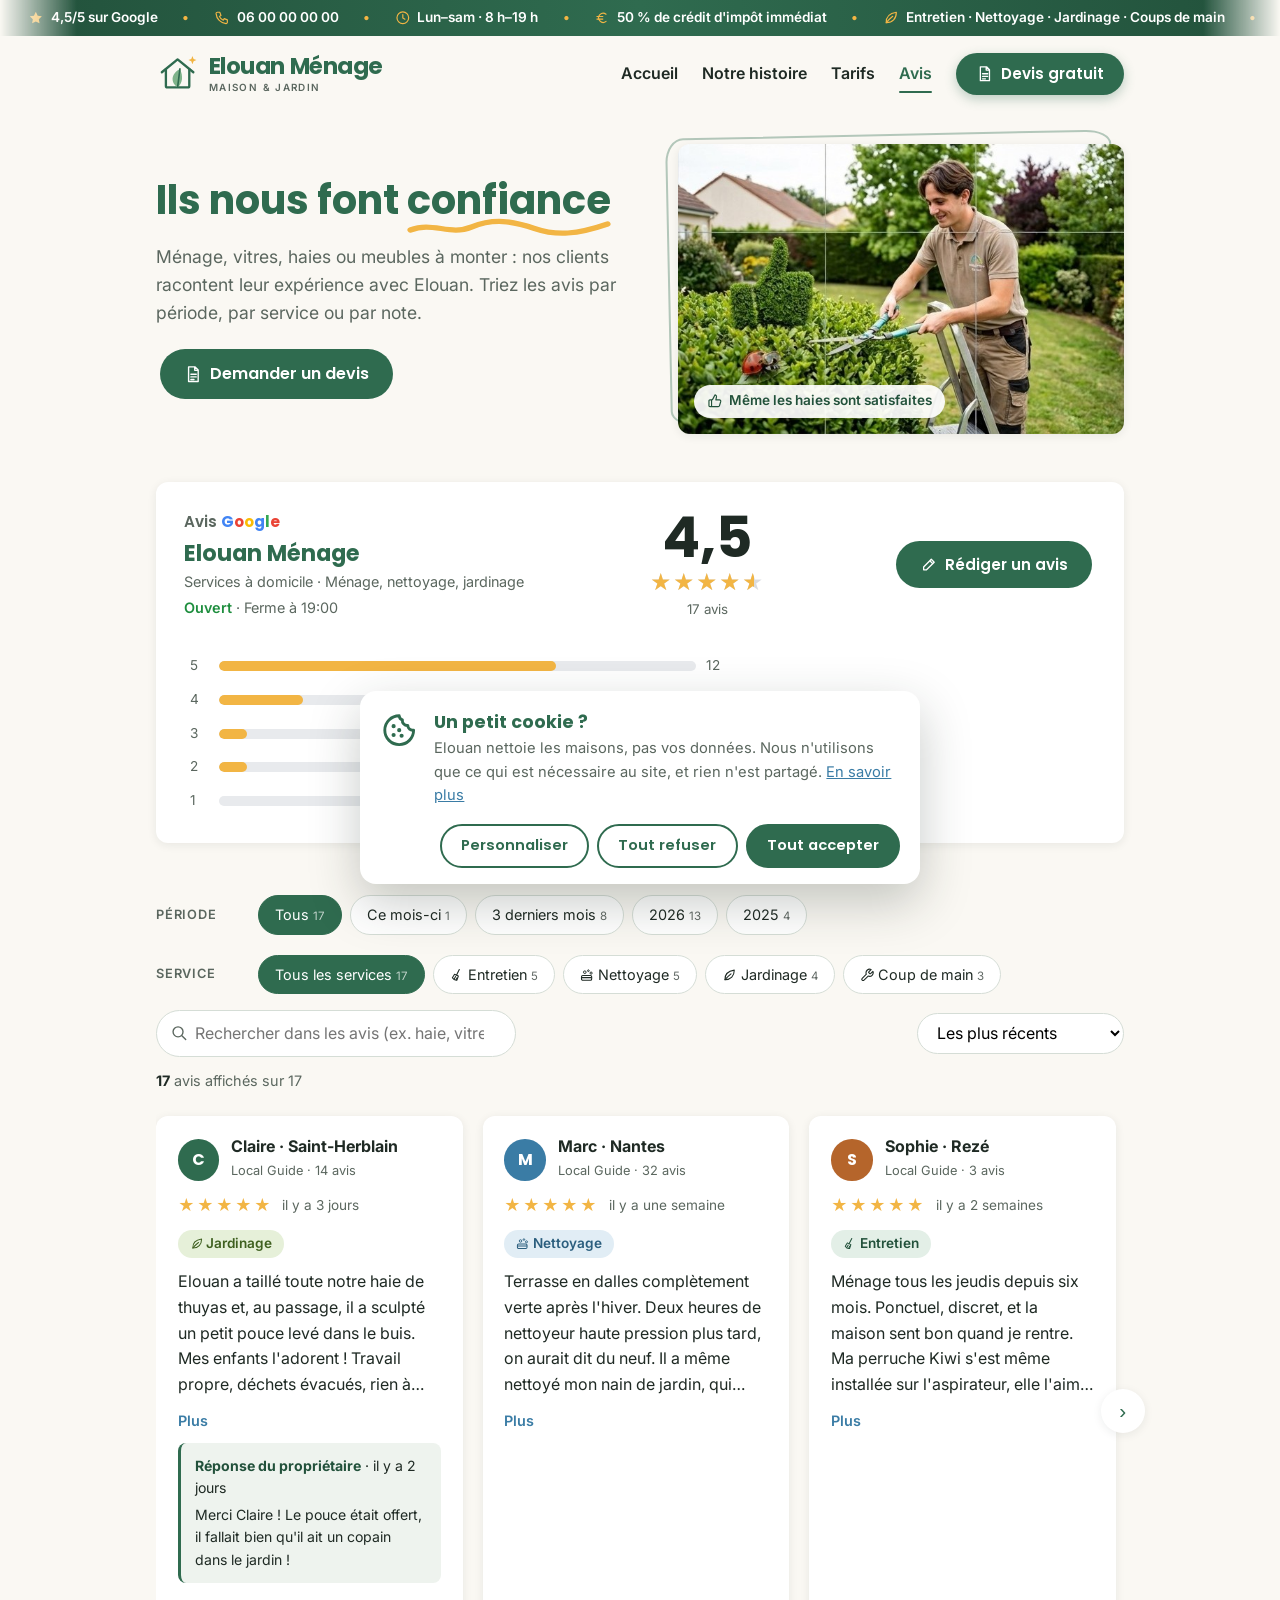
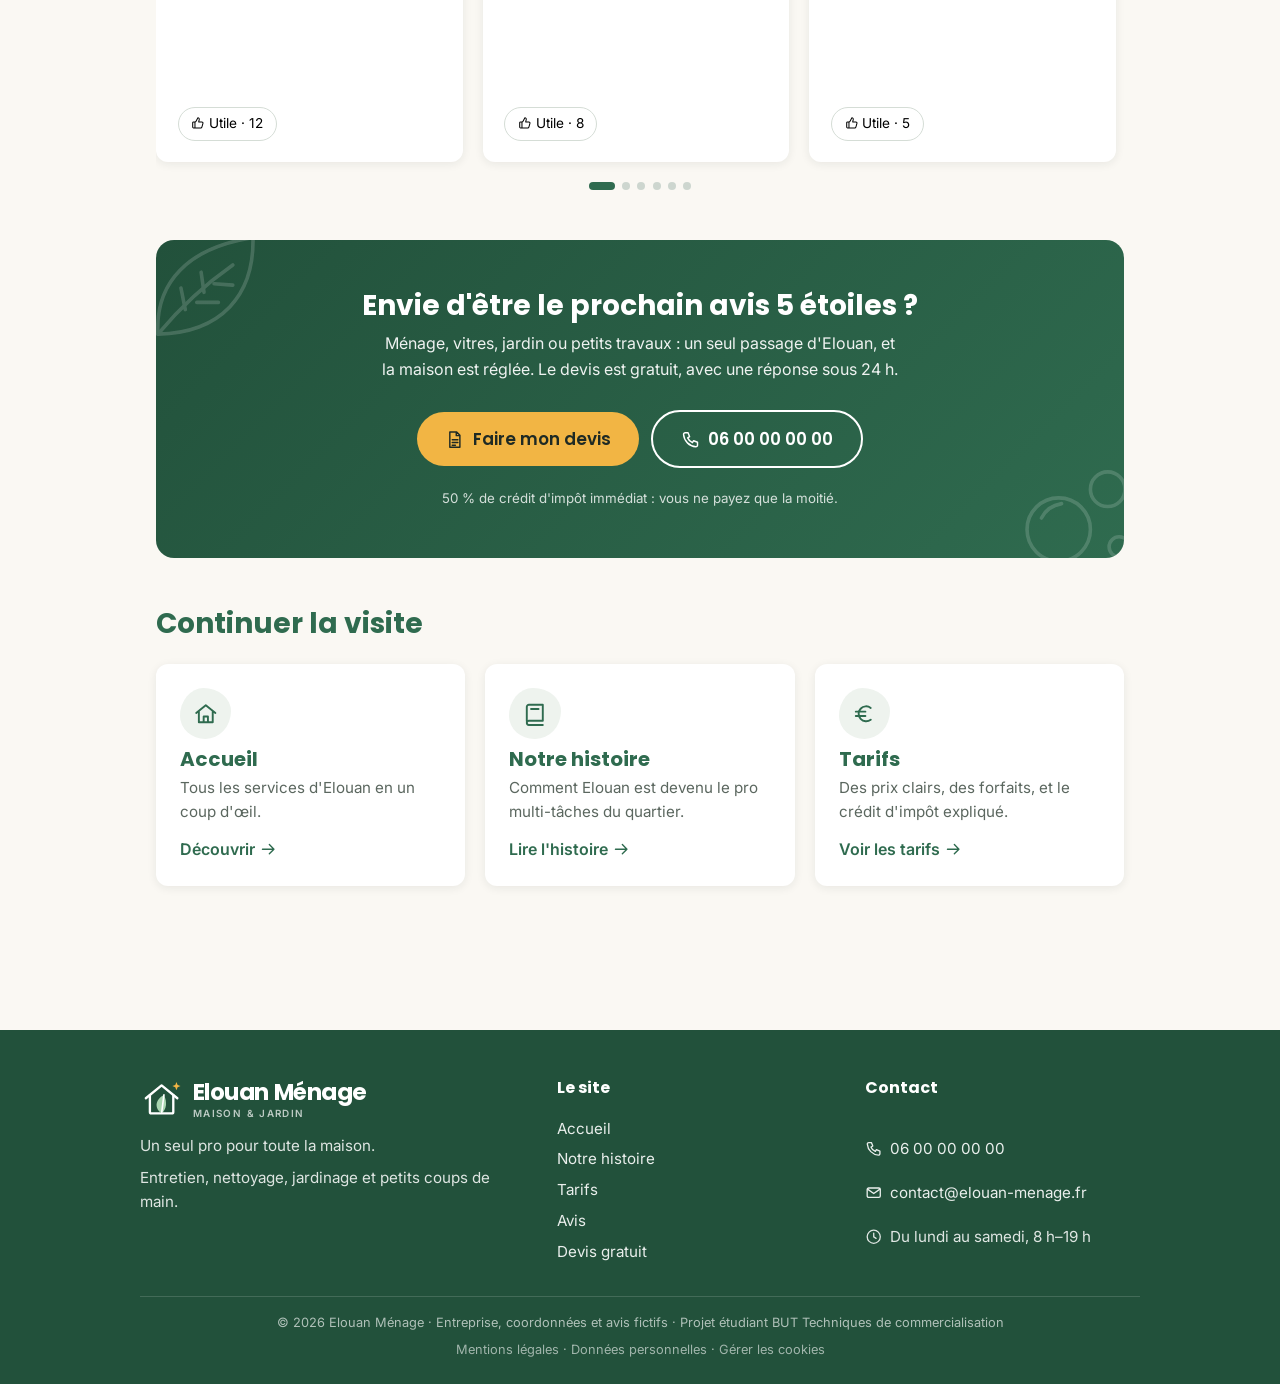
==== commit 6303ae71: "En-tête : menu sur sa propre ligne sous 900 px Entre 640 et 900 px, le bouton « Devis gratuit » pass" ====
--- a/avis.html
+++ b/avis.html
@@ -244,7 +244,7 @@
         <a href="tarifs.html">Tarifs</a>
         <a href="avis.html" aria-current="page">Avis</a>
       </div>
-      <a class="btn btn-nav" href="devis.html"><svg class="ico" aria-hidden="true"><use href="images/icones.svg#document"/></svg>Devis<span class="masque-etroit"> gratuit</span></a>
+      <a class="btn btn-nav" href="devis.html"><svg class="ico" aria-hidden="true"><use href="images/icones.svg#document"/></svg><span>Devis<span class="masque-etroit"> gratuit</span></span></a>
     </nav>
   </header>
 
--- a/style.css
+++ b/style.css
@@ -315,13 +315,14 @@
 
 @media (max-width: 900px) {
   .autres-pages { grid-template-columns: 1fr; }
-}
-@media (max-width: 640px) {
+  /* Tablette et téléphone : le menu passe sur sa propre ligne sous le logo */
   .entete nav { gap: .5rem 1rem; }
-  main section { scroll-margin-top: 150px; }
   .liens-nav { order: 3; width: 100%; gap: 1.1rem; overflow-x: auto; scrollbar-width: none; }
   .liens-nav::-webkit-scrollbar { display: none; }
   .liens-nav a { white-space: nowrap; }
+}
+@media (max-width: 640px) {
+  main section { scroll-margin-top: 150px; }
   nav .btn-nav { padding: .45rem 1rem; font-size: .9rem; }
   .cta-reserver { padding: 2.25rem 1.25rem; }
   .pied-grille { grid-template-columns: 1fr 1fr; }
